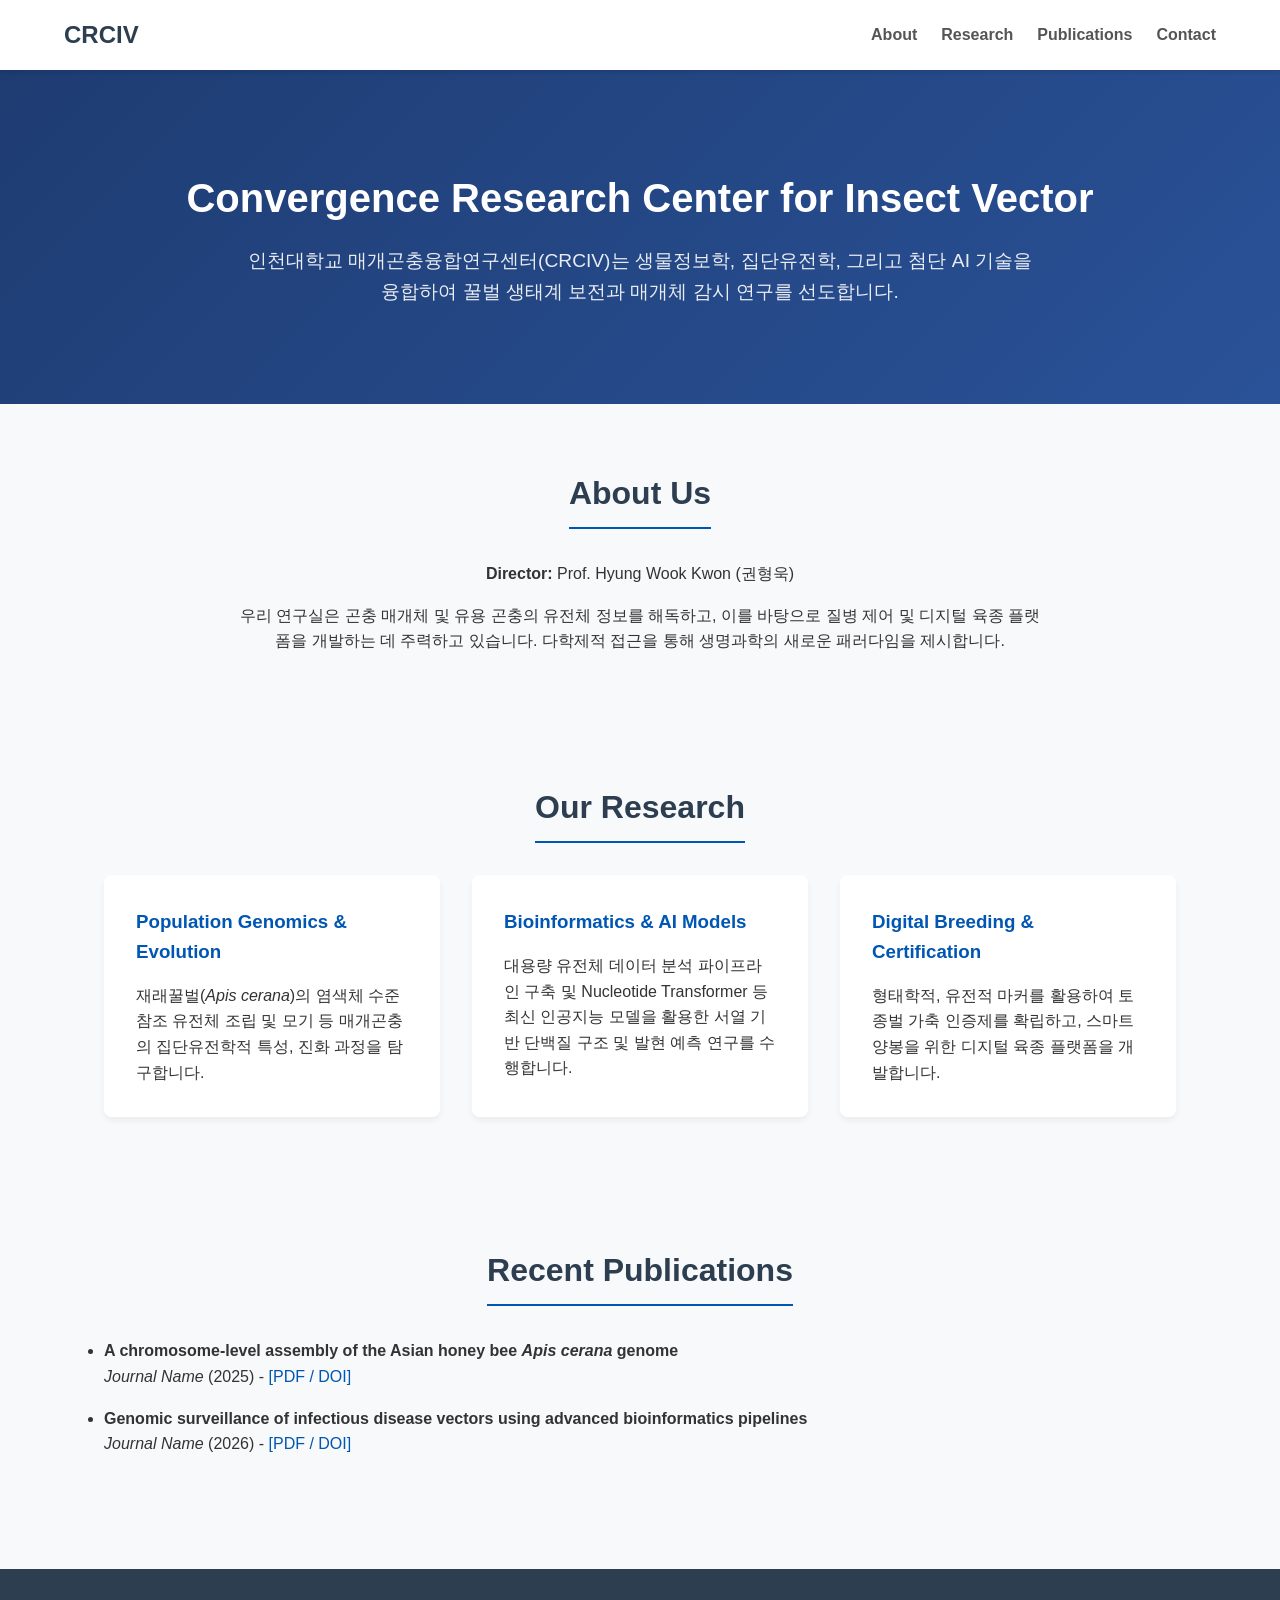
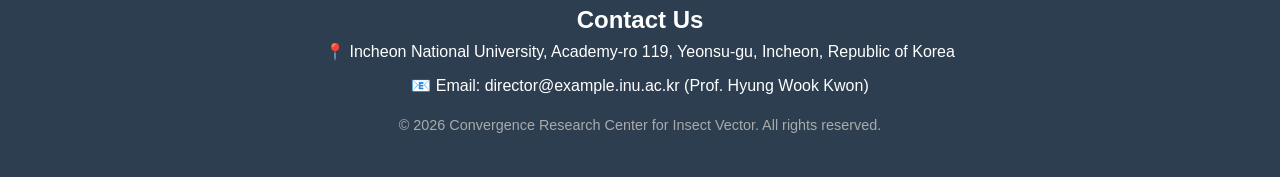
==== index.html @ fa7520f8 "Add initial HTML structure for CRCIV website" ====
<!DOCTYPE html>
<html lang="ko">
<head>
    <meta charset="UTF-8">
    <meta name="viewport" content="width=device-width, initial-scale=1.0">
    <title>CRCIV | Convergence Research Center for Insect Vector</title>
    <style>
        /* 기본 스타일 초기화 및 폰트 설정 */
        * { margin: 0; padding: 0; box-sizing: border-box; }
        body { font-family: 'Segoe UI', Tahoma, Geneva, Verdana, sans-serif; line-height: 1.6; color: #333; background-color: #f8f9fa; }
        a { text-decoration: none; color: #0056b3; }
        a:hover { text-decoration: underline; }
        
        /* 네비게이션 바 */
        header { background: #fff; padding: 1rem 5%; display: flex; justify-content: space-between; align-items: center; box-shadow: 0 2px 4px rgba(0,0,0,0.1); position: sticky; top: 0; z-index: 100; }
        header h1 { font-size: 1.5rem; color: #2c3e50; }
        nav ul { list-style: none; display: flex; gap: 1.5rem; }
        nav a { color: #555; font-weight: bold; }
        
        /* 히어로(메인) 섹션 */
        .hero { background: linear-gradient(135deg, #1e3c72 0%, #2a5298 100%); color: #fff; padding: 6rem 5%; text-align: center; }
        .hero h2 { font-size: 2.5rem; margin-bottom: 1rem; }
        .hero p { font-size: 1.2rem; max-width: 800px; margin: 0 auto; opacity: 0.9; }

        /* 공통 섹션 스타일 */
        section { padding: 4rem 5%; max-width: 1200px; margin: 0 auto; }
        section h2 { text-align: center; font-size: 2rem; margin-bottom: 2rem; color: #2c3e50; border-bottom: 2px solid #0056b3; display: inline-block; padding-bottom: 0.5rem; }
        .section-center { text-align: center; }

        /* 카드 레이아웃 (연구 분야 등) */
        .grid { display: grid; grid-template-columns: repeat(auto-fit, minmax(300px, 1fr)); gap: 2rem; }
        .card { background: #fff; padding: 2rem; border-radius: 8px; box-shadow: 0 4px 6px rgba(0,0,0,0.05); transition: transform 0.3s; }
        .card:hover { transform: translateY(-5px); }
        .card h3 { margin-bottom: 1rem; color: #0056b3; }

        /* 푸터 (연락처) */
        footer { background: #2c3e50; color: #fff; text-align: center; padding: 2rem 5%; margin-top: 2rem; }
        footer p { margin-bottom: 0.5rem; }
    </style>
</head>
<body>

    <!-- 상단 메뉴 -->
    <header>
        <h1>CRCIV</h1>
        <nav>
            <ul>
                <li><a href="#about">About</a></li>
                <li><a href="#research">Research</a></li>
                <li><a href="#publications">Publications</a></li>
                <li><a href="#contact">Contact</a></li>
            </ul>
        </nav>
    </header>

    <!-- 메인 소개 -->
    <div class="hero">
        <h2>Convergence Research Center for Insect Vector</h2>
        <p>인천대학교 매개곤충융합연구센터(CRCIV)는 생물정보학, 집단유전학, 그리고 첨단 AI 기술을 융합하여 꿀벌 생태계 보전과 매개체 감시 연구를 선도합니다.</p>
    </div>

    <!-- 연구실 및 교수님 소개 -->
    <section id="about" class="section-center">
        <h2>About Us</h2>
        <p><strong>Director:</strong> Prof. Hyung Wook Kwon (권형욱)</p>
        <p style="margin-top: 1rem; max-width: 800px; margin-left: auto; margin-right: auto;">
            우리 연구실은 곤충 매개체 및 유용 곤충의 유전체 정보를 해독하고, 이를 바탕으로 질병 제어 및 디지털 육종 플랫폼을 개발하는 데 주력하고 있습니다. 다학제적 접근을 통해 생명과학의 새로운 패러다임을 제시합니다.
        </p>
    </section>

    <!-- 주요 연구 분야 -->
    <section id="research">
        <div class="section-center">
            <h2>Our Research</h2>
        </div>
        <div class="grid">
            <div class="card">
                <h3>Population Genomics & Evolution</h3>
                <p>재래꿀벌(<em>Apis cerana</em>)의 염색체 수준 참조 유전체 조립 및 모기 등 매개곤충의 집단유전학적 특성, 진화 과정을 탐구합니다.</p>
            </div>
            <div class="card">
                <h3>Bioinformatics & AI Models</h3>
                <p>대용량 유전체 데이터 분석 파이프라인 구축 및 Nucleotide Transformer 등 최신 인공지능 모델을 활용한 서열 기반 단백질 구조 및 발현 예측 연구를 수행합니다.</p>
            </div>
            <div class="card">
                <h3>Digital Breeding & Certification</h3>
                <p>형태학적, 유전적 마커를 활용하여 토종벌 가축 인증제를 확립하고, 스마트 양봉을 위한 디지털 육종 플랫폼을 개발합니다.</p>
            </div>
        </div>
    </section>

    <!-- 최근 논문 및 소식 -->
    <section id="publications">
        <div class="section-center">
            <h2>Recent Publications</h2>
        </div>
        <ul>
            <li style="margin-bottom: 1rem;">
                <strong>A chromosome-level assembly of the Asian honey bee <em>Apis cerana</em> genome</strong> <br>
                <em>Journal Name</em> (2025) - <a href="#">[PDF / DOI]</a>
            </li>
            <li style="margin-bottom: 1rem;">
                <strong>Genomic surveillance of infectious disease vectors using advanced bioinformatics pipelines</strong> <br>
                <em>Journal Name</em> (2026) - <a href="#">[PDF / DOI]</a>
            </li>
            <!-- 논문이 추가되면 이 부분에 `<li>` 태그를 복사해서 계속 이어 붙이면 됩니다. -->
        </ul>
    </section>

    <!-- 연락처 및 오시는 길 -->
    <footer id="contact">
        <h2>Contact Us</h2>
        <p>📍 Incheon National University, Academy-ro 119, Yeonsu-gu, Incheon, Republic of Korea</p>
        <p>📧 Email: director@example.inu.ac.kr (Prof. Hyung Wook Kwon)</p>
        <p style="margin-top: 1rem; font-size: 0.9rem; color: #aaa;">&copy; 2026 Convergence Research Center for Insect Vector. All rights reserved.</p>
    </footer>

</body>
</html>
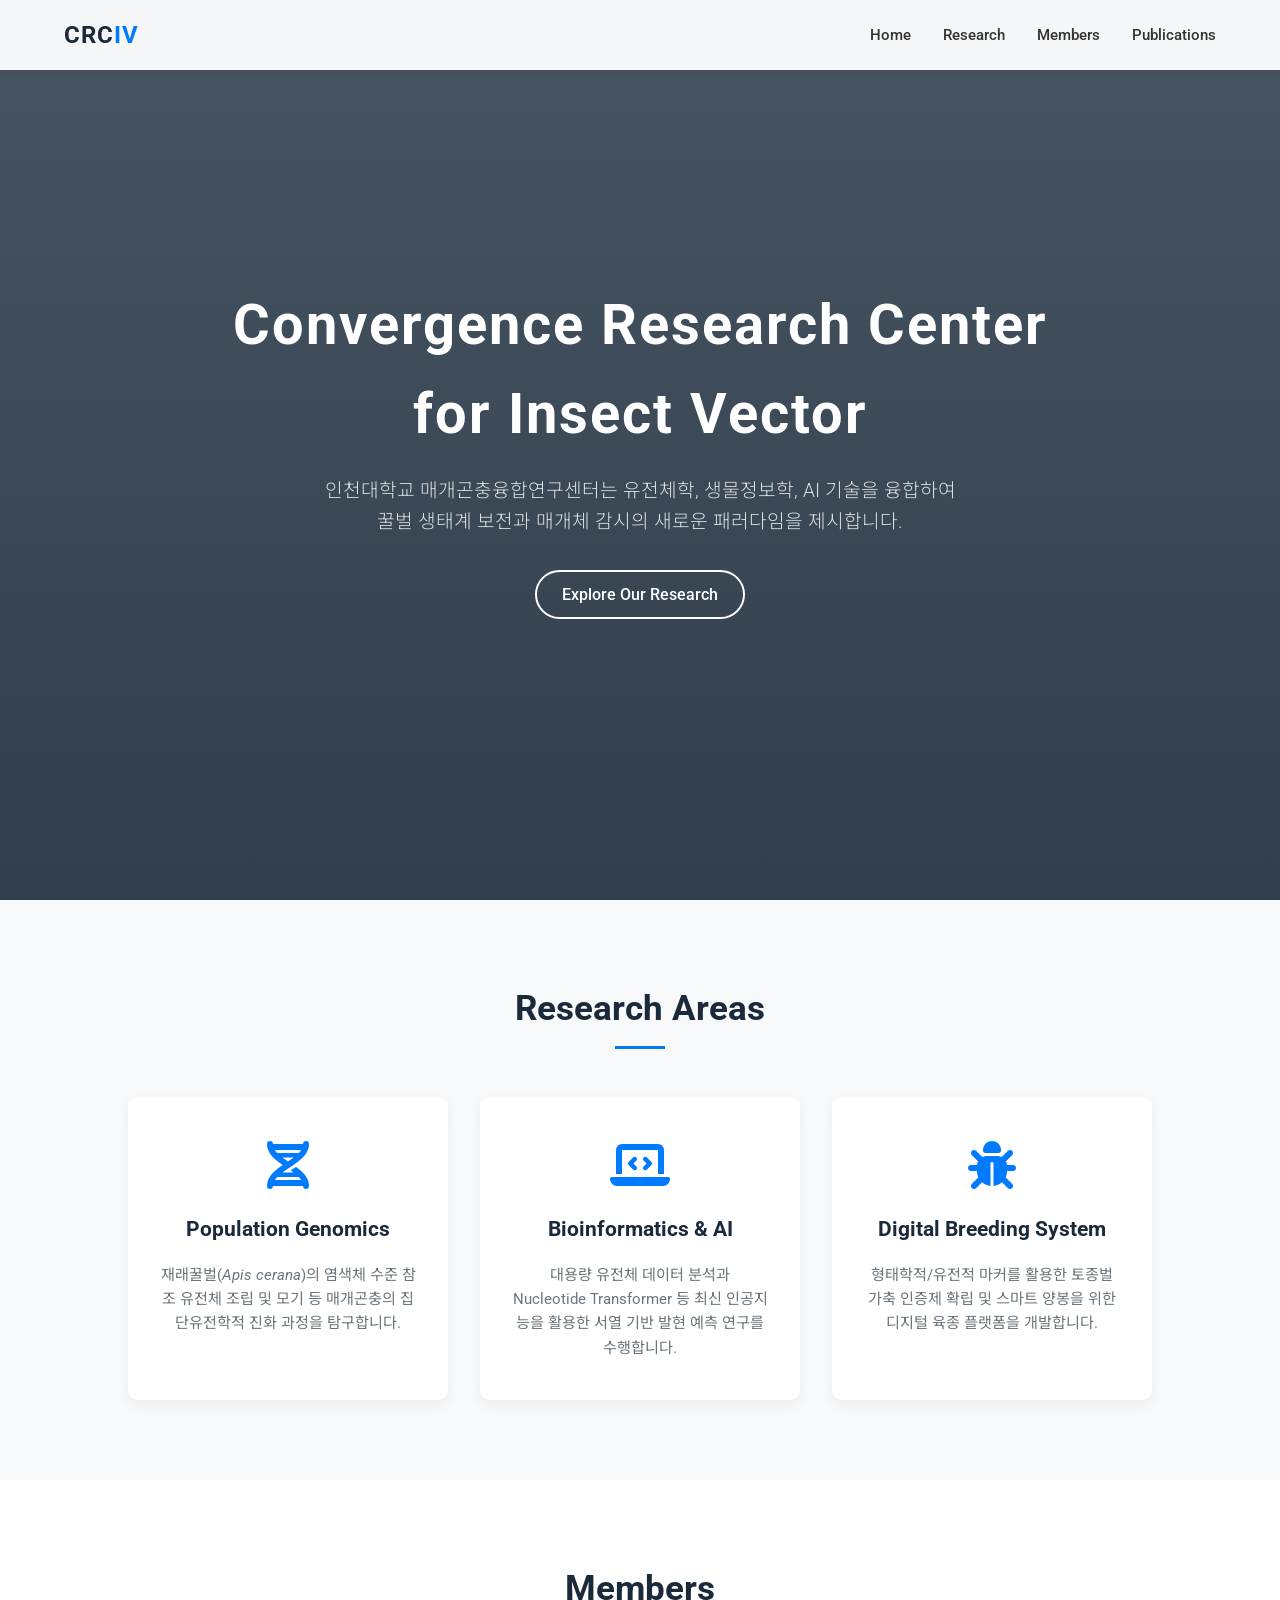
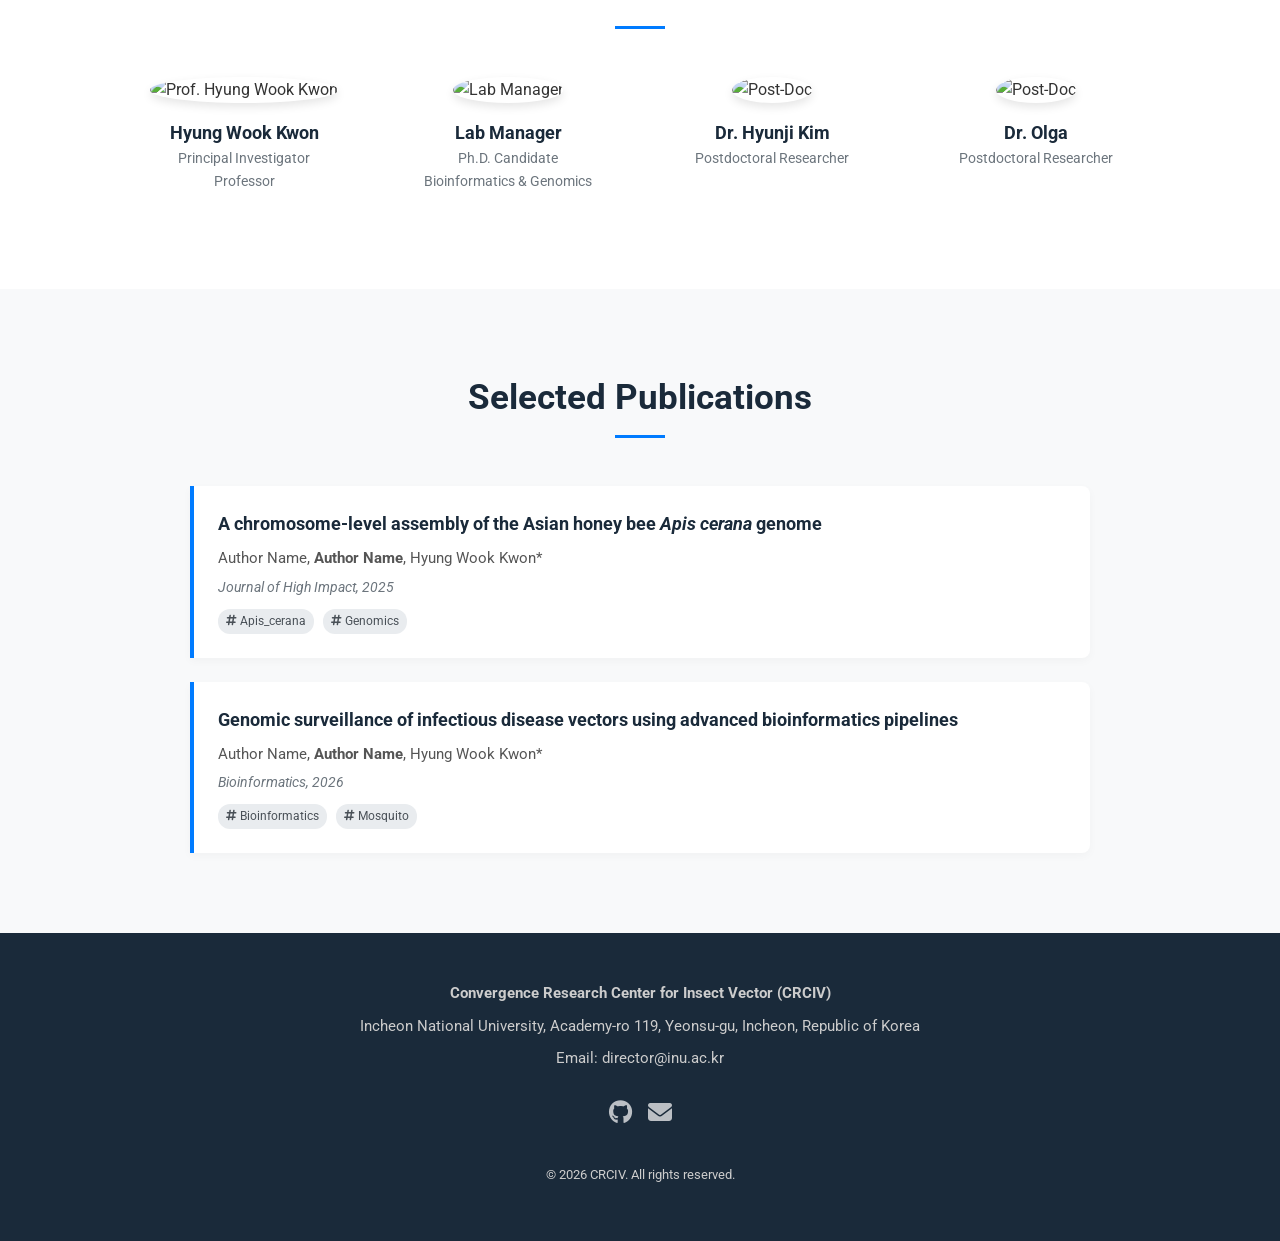
==== commit 1c0350f8: "Update index.html" ====
--- a/index.html
+++ b/index.html
@@ -4,115 +4,204 @@
     <meta charset="UTF-8">
     <meta name="viewport" content="width=device-width, initial-scale=1.0">
     <title>CRCIV | Convergence Research Center for Insect Vector</title>
+    <!-- 구글 폰트 (Noto Sans KR) & FontAwesome (아이콘) -->
+    <link href="https://fonts.googleapis.com/css2?family=Noto+Sans+KR:wght@300;400;500;700&family=Roboto:wght@300;400;700&display=swap" rel="stylesheet">
+    <link rel="stylesheet" href="https://cdnjs.cloudflare.com/ajax/libs/font-awesome/6.4.0/css/all.min.css">
+    
     <style>
-        /* 기본 스타일 초기화 및 폰트 설정 */
+        /* 기본 설정 및 컬러 팔레트 */
+        :root {
+            --primary-color: #1a2a3a; /* SuanLab 스타일의 깊은 네이비/다크그레이 */
+            --accent-color: #007bff; /* 포인트 블루 */
+            --bg-light: #f8f9fa;
+            --text-main: #333;
+            --text-muted: #6c757d;
+        }
+
         * { margin: 0; padding: 0; box-sizing: border-box; }
-        body { font-family: 'Segoe UI', Tahoma, Geneva, Verdana, sans-serif; line-height: 1.6; color: #333; background-color: #f8f9fa; }
-        a { text-decoration: none; color: #0056b3; }
-        a:hover { text-decoration: underline; }
-        
-        /* 네비게이션 바 */
-        header { background: #fff; padding: 1rem 5%; display: flex; justify-content: space-between; align-items: center; box-shadow: 0 2px 4px rgba(0,0,0,0.1); position: sticky; top: 0; z-index: 100; }
-        header h1 { font-size: 1.5rem; color: #2c3e50; }
-        nav ul { list-style: none; display: flex; gap: 1.5rem; }
-        nav a { color: #555; font-weight: bold; }
-        
-        /* 히어로(메인) 섹션 */
-        .hero { background: linear-gradient(135deg, #1e3c72 0%, #2a5298 100%); color: #fff; padding: 6rem 5%; text-align: center; }
-        .hero h2 { font-size: 2.5rem; margin-bottom: 1rem; }
-        .hero p { font-size: 1.2rem; max-width: 800px; margin: 0 auto; opacity: 0.9; }
+        body { font-family: 'Roboto', 'Noto Sans KR', sans-serif; color: var(--text-main); line-height: 1.6; }
+        a { text-decoration: none; color: inherit; transition: color 0.3s; }
+        ul { list-style: none; }
+
+        /* 네비게이션 바 (스크롤 시 고정) */
+        header {
+            position: fixed; width: 100%; top: 0; left: 0; z-index: 1000;
+            background: rgba(255, 255, 255, 0.95);
+            backdrop-filter: blur(5px);
+            box-shadow: 0 2px 10px rgba(0,0,0,0.05);
+            padding: 1rem 5%; display: flex; justify-content: space-between; align-items: center;
+        }
+        .logo { font-size: 1.5rem; font-weight: 700; color: var(--primary-color); letter-spacing: 1px; }
+        .logo span { color: var(--accent-color); }
+        nav ul { display: flex; gap: 2rem; }
+        nav a { font-weight: 500; font-size: 0.95rem; }
+        nav a:hover { color: var(--accent-color); }
+
+        /* 히어로 섹션 (메인 화면 꽉 차게) */
+        .hero {
+            height: 100vh;
+            background: linear-gradient(rgba(26, 42, 58, 0.8), rgba(26, 42, 58, 0.9)), url('https://source.unsplash.com/1600x900/?dna,network') no-repeat center center/cover;
+            color: white; display: flex; flex-direction: column; justify-content: center; align-items: center; text-align: center; padding: 0 20px;
+        }
+        .hero h1 { font-size: 3.5rem; font-weight: 700; margin-bottom: 1rem; letter-spacing: 2px; }
+        .hero p { font-size: 1.2rem; font-weight: 300; max-width: 800px; color: #e0e0e0; margin-bottom: 2rem; }
+        .btn-scroll {
+            display: inline-block; padding: 10px 25px; border: 2px solid white; border-radius: 30px;
+            color: white; font-weight: 500; transition: all 0.3s;
+        }
+        .btn-scroll:hover { background: white; color: var(--primary-color); }
 
         /* 공통 섹션 스타일 */
-        section { padding: 4rem 5%; max-width: 1200px; margin: 0 auto; }
-        section h2 { text-align: center; font-size: 2rem; margin-bottom: 2rem; color: #2c3e50; border-bottom: 2px solid #0056b3; display: inline-block; padding-bottom: 0.5rem; }
-        .section-center { text-align: center; }
-
-        /* 카드 레이아웃 (연구 분야 등) */
-        .grid { display: grid; grid-template-columns: repeat(auto-fit, minmax(300px, 1fr)); gap: 2rem; }
-        .card { background: #fff; padding: 2rem; border-radius: 8px; box-shadow: 0 4px 6px rgba(0,0,0,0.05); transition: transform 0.3s; }
-        .card:hover { transform: translateY(-5px); }
-        .card h3 { margin-bottom: 1rem; color: #0056b3; }
-
-        /* 푸터 (연락처) */
-        footer { background: #2c3e50; color: #fff; text-align: center; padding: 2rem 5%; margin-top: 2rem; }
-        footer p { margin-bottom: 0.5rem; }
+        section { padding: 5rem 10%; }
+        .bg-gray { background-color: var(--bg-light); }
+        .section-title { text-align: center; margin-bottom: 3rem; font-size: 2.2rem; font-weight: 700; color: var(--primary-color); }
+        .section-title::after { content: ''; display: block; width: 50px; height: 3px; background: var(--accent-color); margin: 10px auto 0; }
+
+        /* Research (카드 UI) */
+        .grid-3 { display: grid; grid-template-columns: repeat(auto-fit, minmax(300px, 1fr)); gap: 2rem; }
+        .card {
+            background: white; padding: 2.5rem 2rem; border-radius: 10px;
+            box-shadow: 0 5px 15px rgba(0,0,0,0.05); transition: transform 0.3s, box-shadow 0.3s;
+            text-align: center; border-top: 4px solid transparent;
+        }
+        .card:hover { transform: translateY(-10px); box-shadow: 0 15px 30px rgba(0,0,0,0.1); border-top-color: var(--accent-color); }
+        .card i { font-size: 3rem; color: var(--accent-color); margin-bottom: 1.5rem; }
+        .card h3 { font-size: 1.3rem; margin-bottom: 1rem; color: var(--primary-color); }
+        .card p { color: var(--text-muted); font-size: 0.95rem; }
+
+        /* Members (프로필 스타일) */
+        .member-grid { display: grid; grid-template-columns: repeat(auto-fit, minmax(200px, 1fr)); gap: 2rem; text-align: center; }
+        .member { margin-bottom: 1rem; }
+        .member img { width: 150px; height: 150px; border-radius: 50%; object-fit: cover; margin-bottom: 1rem; box-shadow: 0 4px 10px rgba(0,0,0,0.1); }
+        .member h4 { font-size: 1.1rem; color: var(--primary-color); }
+        .member p { font-size: 0.9rem; color: var(--text-muted); }
+
+        /* Publications (리스트 스타일) */
+        .pub-list { display: flex; flex-direction: column; gap: 1.5rem; max-width: 900px; margin: 0 auto; }
+        .pub-item { background: white; padding: 1.5rem; border-left: 4px solid var(--accent-color); box-shadow: 0 3px 10px rgba(0,0,0,0.03); border-radius: 0 8px 8px 0; }
+        .pub-item h4 { font-size: 1.1rem; margin-bottom: 0.5rem; color: var(--primary-color); }
+        .pub-item .authors { font-size: 0.95rem; color: #555; margin-bottom: 0.3rem; }
+        .pub-item .venue { font-size: 0.9rem; font-style: italic; color: var(--text-muted); }
+        .tag { display: inline-block; background: #e9ecef; color: #495057; font-size: 0.75rem; padding: 3px 8px; border-radius: 12px; margin-top: 10px; margin-right: 5px;}
+
+        /* Footer */
+        footer { background: var(--primary-color); color: #ccc; padding: 3rem 10%; text-align: center; }
+        footer p { margin-bottom: 0.5rem; font-size: 0.95rem; }
+        footer .social-links { margin-top: 1.5rem; display: flex; justify-content: center; gap: 1rem; }
+        footer .social-links a { color: white; font-size: 1.5rem; opacity: 0.7; transition: opacity 0.3s; }
+        footer .social-links a:hover { opacity: 1; }
+
+        /* 부드러운 스크롤 */
+        html { scroll-behavior: smooth; }
     </style>
 </head>
 <body>
 
-    <!-- 상단 메뉴 -->
+    <!-- Header / Nav -->
     <header>
-        <h1>CRCIV</h1>
+        <div class="logo">CRC<span>IV</span></div>
         <nav>
             <ul>
-                <li><a href="#about">About</a></li>
+                <li><a href="#home">Home</a></li>
                 <li><a href="#research">Research</a></li>
+                <li><a href="#members">Members</a></li>
                 <li><a href="#publications">Publications</a></li>
-                <li><a href="#contact">Contact</a></li>
             </ul>
         </nav>
     </header>
 
-    <!-- 메인 소개 -->
-    <div class="hero">
-        <h2>Convergence Research Center for Insect Vector</h2>
-        <p>인천대학교 매개곤충융합연구센터(CRCIV)는 생물정보학, 집단유전학, 그리고 첨단 AI 기술을 융합하여 꿀벌 생태계 보전과 매개체 감시 연구를 선도합니다.</p>
-    </div>
-
-    <!-- 연구실 및 교수님 소개 -->
-    <section id="about" class="section-center">
-        <h2>About Us</h2>
-        <p><strong>Director:</strong> Prof. Hyung Wook Kwon (권형욱)</p>
-        <p style="margin-top: 1rem; max-width: 800px; margin-left: auto; margin-right: auto;">
-            우리 연구실은 곤충 매개체 및 유용 곤충의 유전체 정보를 해독하고, 이를 바탕으로 질병 제어 및 디지털 육종 플랫폼을 개발하는 데 주력하고 있습니다. 다학제적 접근을 통해 생명과학의 새로운 패러다임을 제시합니다.
-        </p>
-    </section>
-
-    <!-- 주요 연구 분야 -->
-    <section id="research">
-        <div class="section-center">
-            <h2>Our Research</h2>
-        </div>
-        <div class="grid">
+    <!-- Hero Section -->
+    <section id="home" class="hero">
+        <h1>Convergence Research Center<br>for Insect Vector</h1>
+        <p>인천대학교 매개곤충융합연구센터는 유전체학, 생물정보학, AI 기술을 융합하여<br>꿀벌 생태계 보전과 매개체 감시의 새로운 패러다임을 제시합니다.</p>
+        <a href="#research" class="btn-scroll">Explore Our Research</a>
+    </section>
+
+    <!-- Research Section -->
+    <section id="research" class="bg-gray">
+        <h2 class="section-title">Research Areas</h2>
+        <div class="grid-3">
             <div class="card">
-                <h3>Population Genomics & Evolution</h3>
-                <p>재래꿀벌(<em>Apis cerana</em>)의 염색체 수준 참조 유전체 조립 및 모기 등 매개곤충의 집단유전학적 특성, 진화 과정을 탐구합니다.</p>
+                <i class="fas fa-dna"></i>
+                <h3>Population Genomics</h3>
+                <p>재래꿀벌(<em>Apis cerana</em>)의 염색체 수준 참조 유전체 조립 및 모기 등 매개곤충의 집단유전학적 진화 과정을 탐구합니다.</p>
             </div>
             <div class="card">
-                <h3>Bioinformatics & AI Models</h3>
-                <p>대용량 유전체 데이터 분석 파이프라인 구축 및 Nucleotide Transformer 등 최신 인공지능 모델을 활용한 서열 기반 단백질 구조 및 발현 예측 연구를 수행합니다.</p>
+                <i class="fas fa-laptop-code"></i>
+                <h3>Bioinformatics & AI</h3>
+                <p>대용량 유전체 데이터 분석과 Nucleotide Transformer 등 최신 인공지능을 활용한 서열 기반 발현 예측 연구를 수행합니다.</p>
             </div>
             <div class="card">
-                <h3>Digital Breeding & Certification</h3>
-                <p>형태학적, 유전적 마커를 활용하여 토종벌 가축 인증제를 확립하고, 스마트 양봉을 위한 디지털 육종 플랫폼을 개발합니다.</p>
-            </div>
-        </div>
-    </section>
-
-    <!-- 최근 논문 및 소식 -->
-    <section id="publications">
-        <div class="section-center">
-            <h2>Recent Publications</h2>
-        </div>
-        <ul>
-            <li style="margin-bottom: 1rem;">
-                <strong>A chromosome-level assembly of the Asian honey bee <em>Apis cerana</em> genome</strong> <br>
-                <em>Journal Name</em> (2025) - <a href="#">[PDF / DOI]</a>
-            </li>
-            <li style="margin-bottom: 1rem;">
-                <strong>Genomic surveillance of infectious disease vectors using advanced bioinformatics pipelines</strong> <br>
-                <em>Journal Name</em> (2026) - <a href="#">[PDF / DOI]</a>
-            </li>
-            <!-- 논문이 추가되면 이 부분에 `<li>` 태그를 복사해서 계속 이어 붙이면 됩니다. -->
-        </ul>
-    </section>
-
-    <!-- 연락처 및 오시는 길 -->
-    <footer id="contact">
-        <h2>Contact Us</h2>
-        <p>📍 Incheon National University, Academy-ro 119, Yeonsu-gu, Incheon, Republic of Korea</p>
-        <p>📧 Email: director@example.inu.ac.kr (Prof. Hyung Wook Kwon)</p>
-        <p style="margin-top: 1rem; font-size: 0.9rem; color: #aaa;">&copy; 2026 Convergence Research Center for Insect Vector. All rights reserved.</p>
+                <i class="fas fa-bug"></i>
+                <h3>Digital Breeding System</h3>
+                <p>형태학적/유전적 마커를 활용한 토종벌 가축 인증제 확립 및 스마트 양봉을 위한 디지털 육종 플랫폼을 개발합니다.</p>
+            </div>
+        </div>
+    </section>
+
+    <!-- Members Section -->
+    <section id="members">
+        <h2 class="section-title">Members</h2>
+        <div class="member-grid">
+            <div class="member">
+                <!-- 이미지 링크를 실제 사진 경로(예: images/prof_kwon.jpg)로 변경하세요 -->
+                <img src="https://via.placeholder.com/150/1a2a3a/ffffff?text=Prof" alt="Prof. Hyung Wook Kwon">
+                <h4>Hyung Wook Kwon</h4>
+                <p>Principal Investigator<br>Professor</p>
+            </div>
+            <div class="member">
+                <img src="https://via.placeholder.com/150/1a2a3a/ffffff?text=Ph.D" alt="Lab Manager">
+                <h4>Lab Manager</h4>
+                <p>Ph.D. Candidate<br>Bioinformatics & Genomics</p>
+            </div>
+            <div class="member">
+                <img src="https://via.placeholder.com/150/1a2a3a/ffffff?text=PostDoc" alt="Post-Doc">
+                <h4>Dr. Hyunji Kim</h4>
+                <p>Postdoctoral Researcher</p>
+            </div>
+            <div class="member">
+                <img src="https://via.placeholder.com/150/1a2a3a/ffffff?text=PostDoc" alt="Post-Doc">
+                <h4>Dr. Olga</h4>
+                <p>Postdoctoral Researcher</p>
+            </div>
+        </div>
+    </section>
+
+    <!-- Publications Section -->
+    <section id="publications" class="bg-gray">
+        <h2 class="section-title">Selected Publications</h2>
+        <div class="pub-list">
+            <div class="pub-item">
+                <h4>A chromosome-level assembly of the Asian honey bee <em>Apis cerana</em> genome</h4>
+                <div class="authors">Author Name, <strong>Author Name</strong>, Hyung Wook Kwon*</div>
+                <div class="venue">Journal of High Impact, 2025</div>
+                <div>
+                    <span class="tag"><i class="fas fa-hashtag"></i> Apis_cerana</span>
+                    <span class="tag"><i class="fas fa-hashtag"></i> Genomics</span>
+                </div>
+            </div>
+            <div class="pub-item">
+                <h4>Genomic surveillance of infectious disease vectors using advanced bioinformatics pipelines</h4>
+                <div class="authors">Author Name, <strong>Author Name</strong>, Hyung Wook Kwon*</div>
+                <div class="venue">Bioinformatics, 2026</div>
+                <div>
+                    <span class="tag"><i class="fas fa-hashtag"></i> Bioinformatics</span>
+                    <span class="tag"><i class="fas fa-hashtag"></i> Mosquito</span>
+                </div>
+            </div>
+        </div>
+    </section>
+
+    <!-- Footer / Contact -->
+    <footer>
+        <p><strong>Convergence Research Center for Insect Vector (CRCIV)</strong></p>
+        <p>Incheon National University, Academy-ro 119, Yeonsu-gu, Incheon, Republic of Korea</p>
+        <p>Email: director@inu.ac.kr</p>
+        <div class="social-links">
+            <a href="#"><i class="fab fa-github"></i></a>
+            <a href="#"><i class="fas fa-envelope"></i></a>
+        </div>
+        <p style="margin-top: 2rem; font-size: 0.8rem;">&copy; 2026 CRCIV. All rights reserved.</p>
     </footer>
 
 </body>
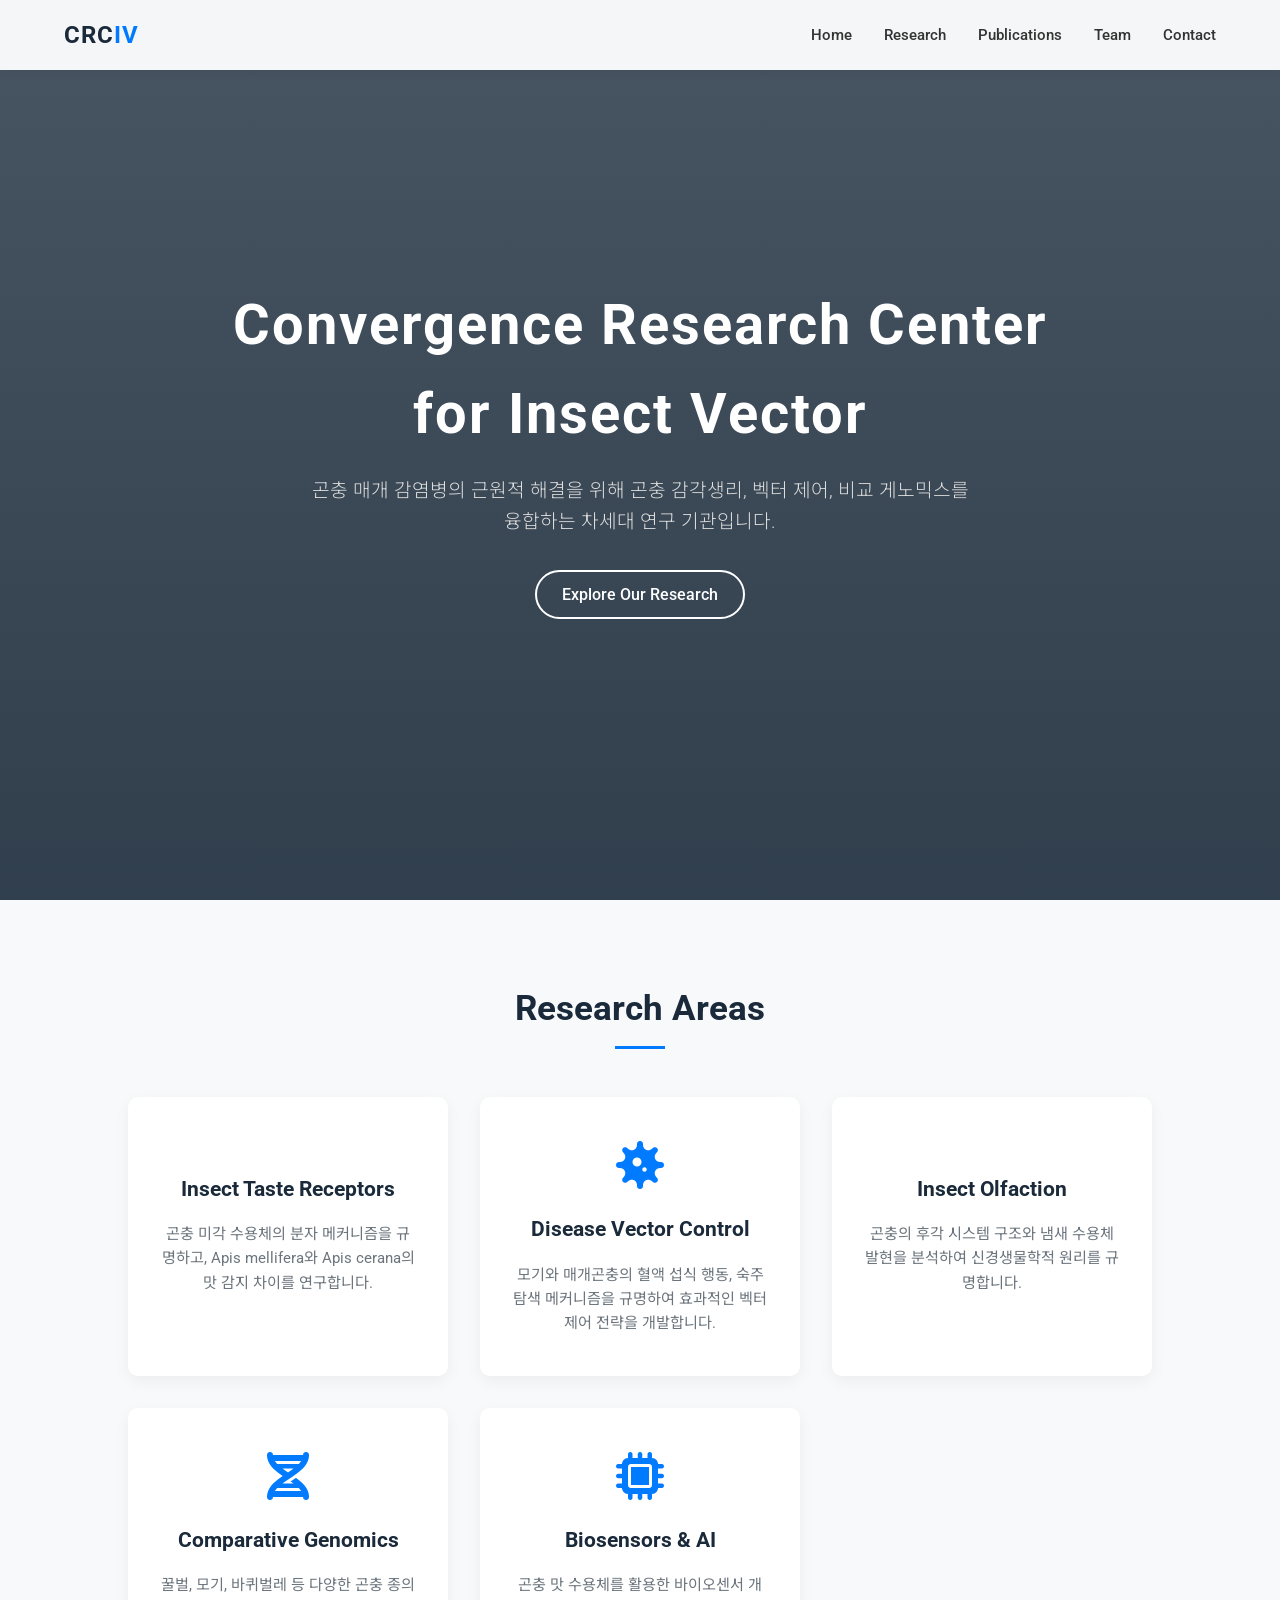
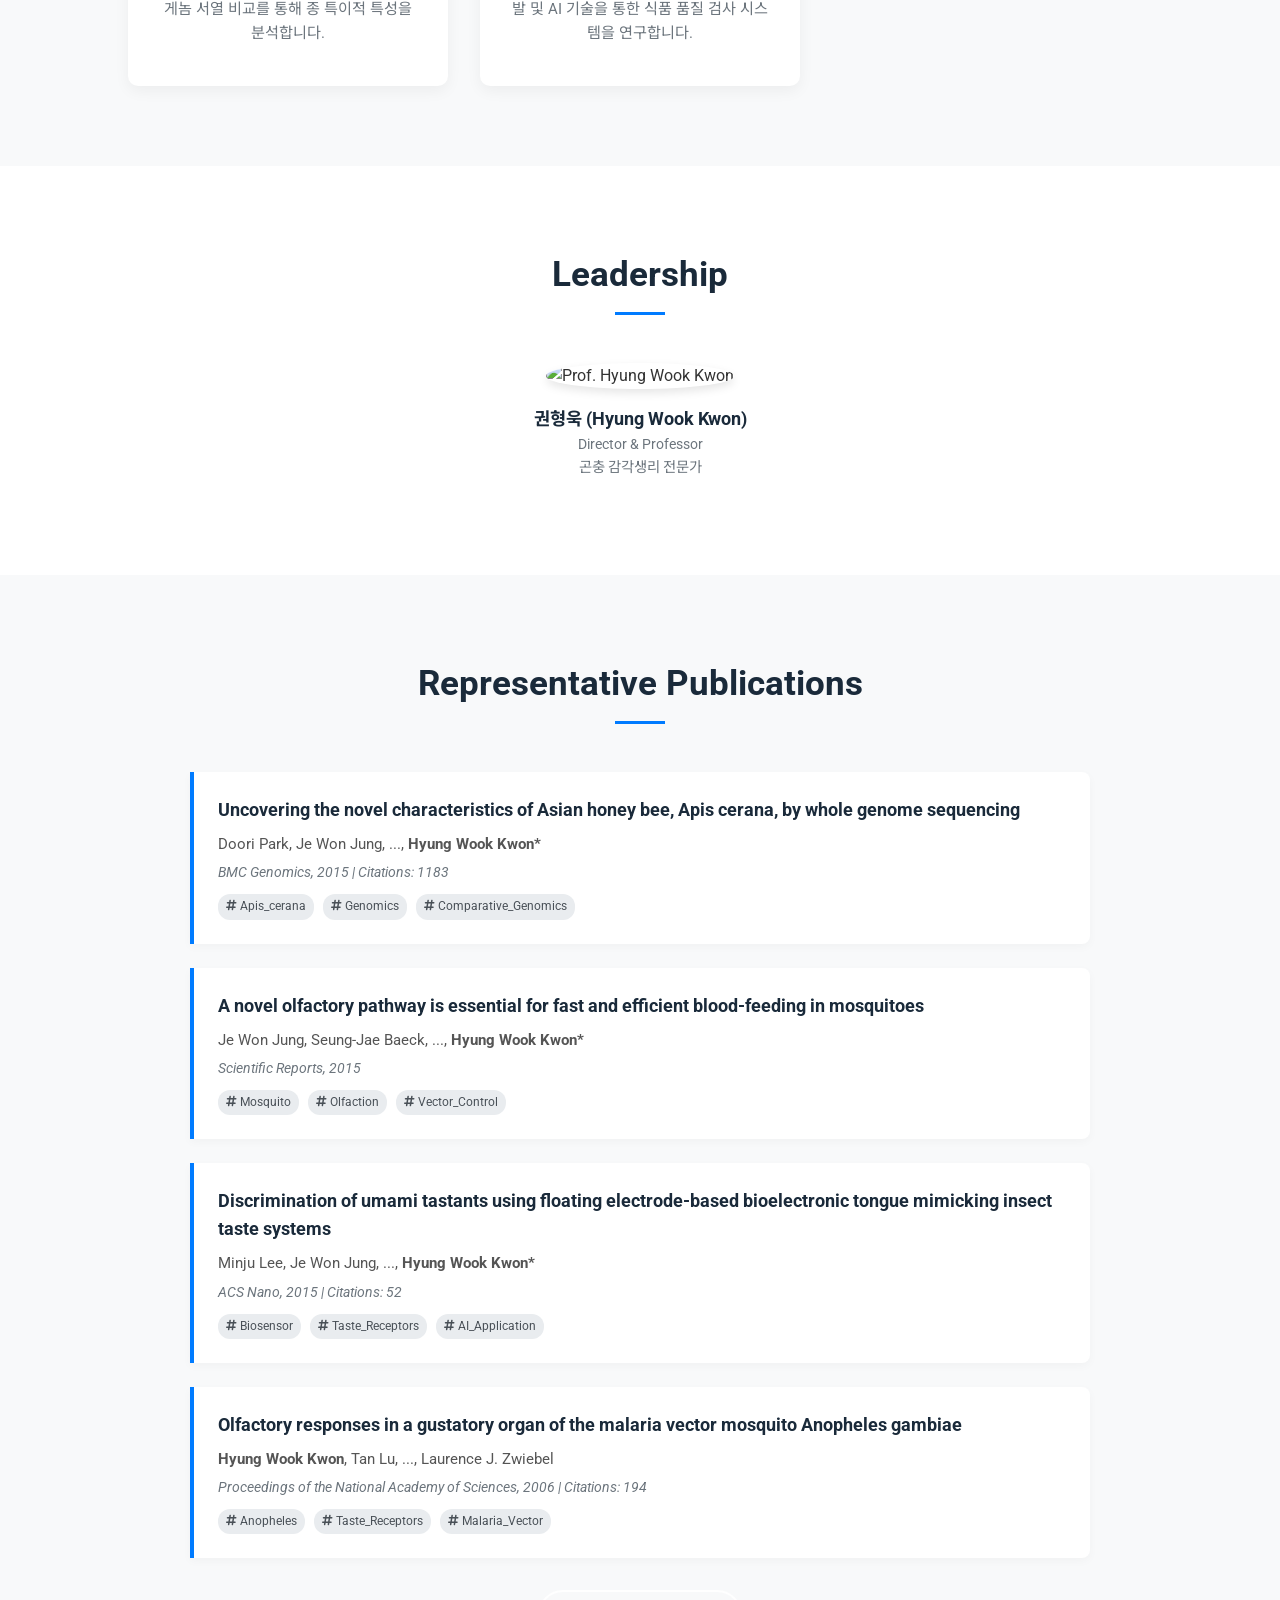
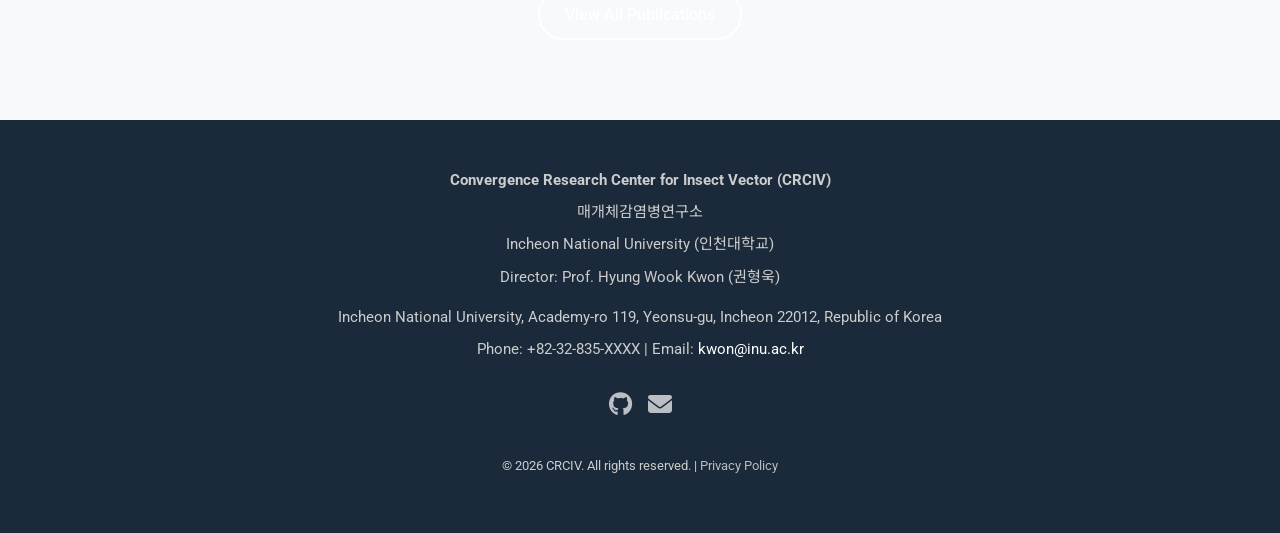
==== commit 84b46dcb: "초기 홈페이지 구축: index, research, publications, team, contact 페이지 추가" ====
--- a/index.html
+++ b/index.html
@@ -103,9 +103,10 @@
         <nav>
             <ul>
                 <li><a href="#home">Home</a></li>
-                <li><a href="#research">Research</a></li>
-                <li><a href="#members">Members</a></li>
-                <li><a href="#publications">Publications</a></li>
+                <li><a href="research.html">Research</a></li>
+                <li><a href="publications.html">Publications</a></li>
+                <li><a href="team.html">Team</a></li>
+                <li><a href="contact.html">Contact</a></li>
             </ul>
         </nav>
     </header>
@@ -113,7 +114,7 @@
     <!-- Hero Section -->
     <section id="home" class="hero">
         <h1>Convergence Research Center<br>for Insect Vector</h1>
-        <p>인천대학교 매개곤충융합연구센터는 유전체학, 생물정보학, AI 기술을 융합하여<br>꿀벌 생태계 보전과 매개체 감시의 새로운 패러다임을 제시합니다.</p>
+        <p>곤충 매개 감염병의 근원적 해결을 위해 곤충 감각생리, 벡터 제어, 비교 게노믹스를<br>융합하는 차세대 연구 기관입니다.</p>
         <a href="#research" class="btn-scroll">Explore Our Research</a>
     </section>
 
@@ -122,86 +123,108 @@
         <h2 class="section-title">Research Areas</h2>
         <div class="grid-3">
             <div class="card">
+                <i class="fas fa-tongue"></i>
+                <h3>Insect Taste Receptors</h3>
+                <p>곤충 미각 수용체의 분자 메커니즘을 규명하고, Apis mellifera와 Apis cerana의 맛 감지 차이를 연구합니다.</p>
+            </div>
+            <div class="card">
+                <i class="fas fa-virus"></i>
+                <h3>Disease Vector Control</h3>
+                <p>모기와 매개곤충의 혈액 섭식 행동, 숙주 탐색 메커니즘을 규명하여 효과적인 벡터 제어 전략을 개발합니다.</p>
+            </div>
+            <div class="card">
+                <i class="fas fa-nose"></i>
+                <h3>Insect Olfaction</h3>
+                <p>곤충의 후각 시스템 구조와 냄새 수용체 발현을 분석하여 신경생물학적 원리를 규명합니다.</p>
+            </div>
+            <div class="card">
                 <i class="fas fa-dna"></i>
-                <h3>Population Genomics</h3>
-                <p>재래꿀벌(<em>Apis cerana</em>)의 염색체 수준 참조 유전체 조립 및 모기 등 매개곤충의 집단유전학적 진화 과정을 탐구합니다.</p>
-            </div>
-            <div class="card">
-                <i class="fas fa-laptop-code"></i>
-                <h3>Bioinformatics & AI</h3>
-                <p>대용량 유전체 데이터 분석과 Nucleotide Transformer 등 최신 인공지능을 활용한 서열 기반 발현 예측 연구를 수행합니다.</p>
-            </div>
-            <div class="card">
-                <i class="fas fa-bug"></i>
-                <h3>Digital Breeding System</h3>
-                <p>형태학적/유전적 마커를 활용한 토종벌 가축 인증제 확립 및 스마트 양봉을 위한 디지털 육종 플랫폼을 개발합니다.</p>
+                <h3>Comparative Genomics</h3>
+                <p>꿀벌, 모기, 바퀴벌레 등 다양한 곤충 종의 게놈 서열 비교를 통해 종 특이적 특성을 분석합니다.</p>
+            </div>
+            <div class="card">
+                <i class="fas fa-microchip"></i>
+                <h3>Biosensors & AI</h3>
+                <p>곤충 맛 수용체를 활용한 바이오센서 개발 및 AI 기술을 통한 식품 품질 검사 시스템을 연구합니다.</p>
             </div>
         </div>
     </section>
 
     <!-- Members Section -->
     <section id="members">
-        <h2 class="section-title">Members</h2>
+        <h2 class="section-title">Leadership</h2>
         <div class="member-grid">
             <div class="member">
-                <!-- 이미지 링크를 실제 사진 경로(예: images/prof_kwon.jpg)로 변경하세요 -->
-                <img src="https://via.placeholder.com/150/1a2a3a/ffffff?text=Prof" alt="Prof. Hyung Wook Kwon">
-                <h4>Hyung Wook Kwon</h4>
-                <p>Principal Investigator<br>Professor</p>
-            </div>
-            <div class="member">
-                <img src="https://via.placeholder.com/150/1a2a3a/ffffff?text=Ph.D" alt="Lab Manager">
-                <h4>Lab Manager</h4>
-                <p>Ph.D. Candidate<br>Bioinformatics & Genomics</p>
-            </div>
-            <div class="member">
-                <img src="https://via.placeholder.com/150/1a2a3a/ffffff?text=PostDoc" alt="Post-Doc">
-                <h4>Dr. Hyunji Kim</h4>
-                <p>Postdoctoral Researcher</p>
-            </div>
-            <div class="member">
-                <img src="https://via.placeholder.com/150/1a2a3a/ffffff?text=PostDoc" alt="Post-Doc">
-                <h4>Dr. Olga</h4>
-                <p>Postdoctoral Researcher</p>
+                <img src="https://via.placeholder.com/150/1a2a3a/ffffff?text=Prof.+Kwon" alt="Prof. Hyung Wook Kwon">
+                <h4>권형욱 (Hyung Wook Kwon)</h4>
+                <p>Director & Professor<br>곤충 감각생리 전문가</p>
             </div>
         </div>
     </section>
 
     <!-- Publications Section -->
     <section id="publications" class="bg-gray">
-        <h2 class="section-title">Selected Publications</h2>
+        <h2 class="section-title">Representative Publications</h2>
         <div class="pub-list">
             <div class="pub-item">
-                <h4>A chromosome-level assembly of the Asian honey bee <em>Apis cerana</em> genome</h4>
-                <div class="authors">Author Name, <strong>Author Name</strong>, Hyung Wook Kwon*</div>
-                <div class="venue">Journal of High Impact, 2025</div>
+                <h4>Uncovering the novel characteristics of Asian honey bee, Apis cerana, by whole genome sequencing</h4>
+                <div class="authors">Doori Park, Je Won Jung, ..., <strong>Hyung Wook Kwon*</strong></div>
+                <div class="venue">BMC Genomics, 2015 | Citations: 1183</div>
                 <div>
                     <span class="tag"><i class="fas fa-hashtag"></i> Apis_cerana</span>
                     <span class="tag"><i class="fas fa-hashtag"></i> Genomics</span>
-                </div>
-            </div>
-            <div class="pub-item">
-                <h4>Genomic surveillance of infectious disease vectors using advanced bioinformatics pipelines</h4>
-                <div class="authors">Author Name, <strong>Author Name</strong>, Hyung Wook Kwon*</div>
-                <div class="venue">Bioinformatics, 2026</div>
-                <div>
-                    <span class="tag"><i class="fas fa-hashtag"></i> Bioinformatics</span>
+                    <span class="tag"><i class="fas fa-hashtag"></i> Comparative_Genomics</span>
+                </div>
+            </div>
+            <div class="pub-item">
+                <h4>A novel olfactory pathway is essential for fast and efficient blood-feeding in mosquitoes</h4>
+                <div class="authors">Je Won Jung, Seung-Jae Baeck, ..., <strong>Hyung Wook Kwon*</strong></div>
+                <div class="venue">Scientific Reports, 2015</div>
+                <div>
                     <span class="tag"><i class="fas fa-hashtag"></i> Mosquito</span>
-                </div>
-            </div>
+                    <span class="tag"><i class="fas fa-hashtag"></i> Olfaction</span>
+                    <span class="tag"><i class="fas fa-hashtag"></i> Vector_Control</span>
+                </div>
+            </div>
+            <div class="pub-item">
+                <h4>Discrimination of umami tastants using floating electrode-based bioelectronic tongue mimicking insect taste systems</h4>
+                <div class="authors">Minju Lee, Je Won Jung, ..., <strong>Hyung Wook Kwon*</strong></div>
+                <div class="venue">ACS Nano, 2015 | Citations: 52</div>
+                <div>
+                    <span class="tag"><i class="fas fa-hashtag"></i> Biosensor</span>
+                    <span class="tag"><i class="fas fa-hashtag"></i> Taste_Receptors</span>
+                    <span class="tag"><i class="fas fa-hashtag"></i> AI_Application</span>
+                </div>
+            </div>
+            <div class="pub-item">
+                <h4>Olfactory responses in a gustatory organ of the malaria vector mosquito Anopheles gambiae</h4>
+                <div class="authors"><strong>Hyung Wook Kwon</strong>, Tan Lu, ..., Laurence J. Zwiebel</div>
+                <div class="venue">Proceedings of the National Academy of Sciences, 2006 | Citations: 194</div>
+                <div>
+                    <span class="tag"><i class="fas fa-hashtag"></i> Anopheles</span>
+                    <span class="tag"><i class="fas fa-hashtag"></i> Taste_Receptors</span>
+                    <span class="tag"><i class="fas fa-hashtag"></i> Malaria_Vector</span>
+                </div>
+            </div>
+        </div>
+        <div style="text-align: center; margin-top: 2rem;">
+            <a href="publications.html" class="btn-scroll" style="display: inline-block;">View All Publications</a>
         </div>
     </section>
 
     <!-- Footer / Contact -->
     <footer>
         <p><strong>Convergence Research Center for Insect Vector (CRCIV)</strong></p>
-        <p>Incheon National University, Academy-ro 119, Yeonsu-gu, Incheon, Republic of Korea</p>
-        <p>Email: director@inu.ac.kr</p>
+        <p>매개체감염병연구소</p>
+        <p>Incheon National University (인천대학교)</p>
+        <p>Director: Prof. Hyung Wook Kwon (권형욱)</p>
+        <p style="margin-top: 1rem; font-size: 0.95rem;">Incheon National University, Academy-ro 119, Yeonsu-gu, Incheon 22012, Republic of Korea</p>
+        <p style="font-size: 0.95rem;">Phone: +82-32-835-XXXX | Email: <a href="mailto:kwon@inu.ac.kr" style="color: white;">kwon@inu.ac.kr</a></p>
         <div class="social-links">
-            <a href="#"><i class="fab fa-github"></i></a>
-            <a href="#"><i class="fas fa-envelope"></i></a>
-        </div>
-        <p style="margin-top: 2rem; font-size: 0.8rem;">&copy; 2026 CRCIV. All rights reserved.</p>
+            <a href="#" title="GitHub"><i class="fab fa-github"></i></a>
+            <a href="mailto:kwon@inu.ac.kr" title="Email"><i class="fas fa-envelope"></i></a>
+        </div>
+        <p style="margin-top: 2rem; font-size: 0.8rem;">&copy; 2026 CRCIV. All rights reserved. | <a href="#" style="color: #bbb;">Privacy Policy</a></p>
     </footer>
 
 </body>
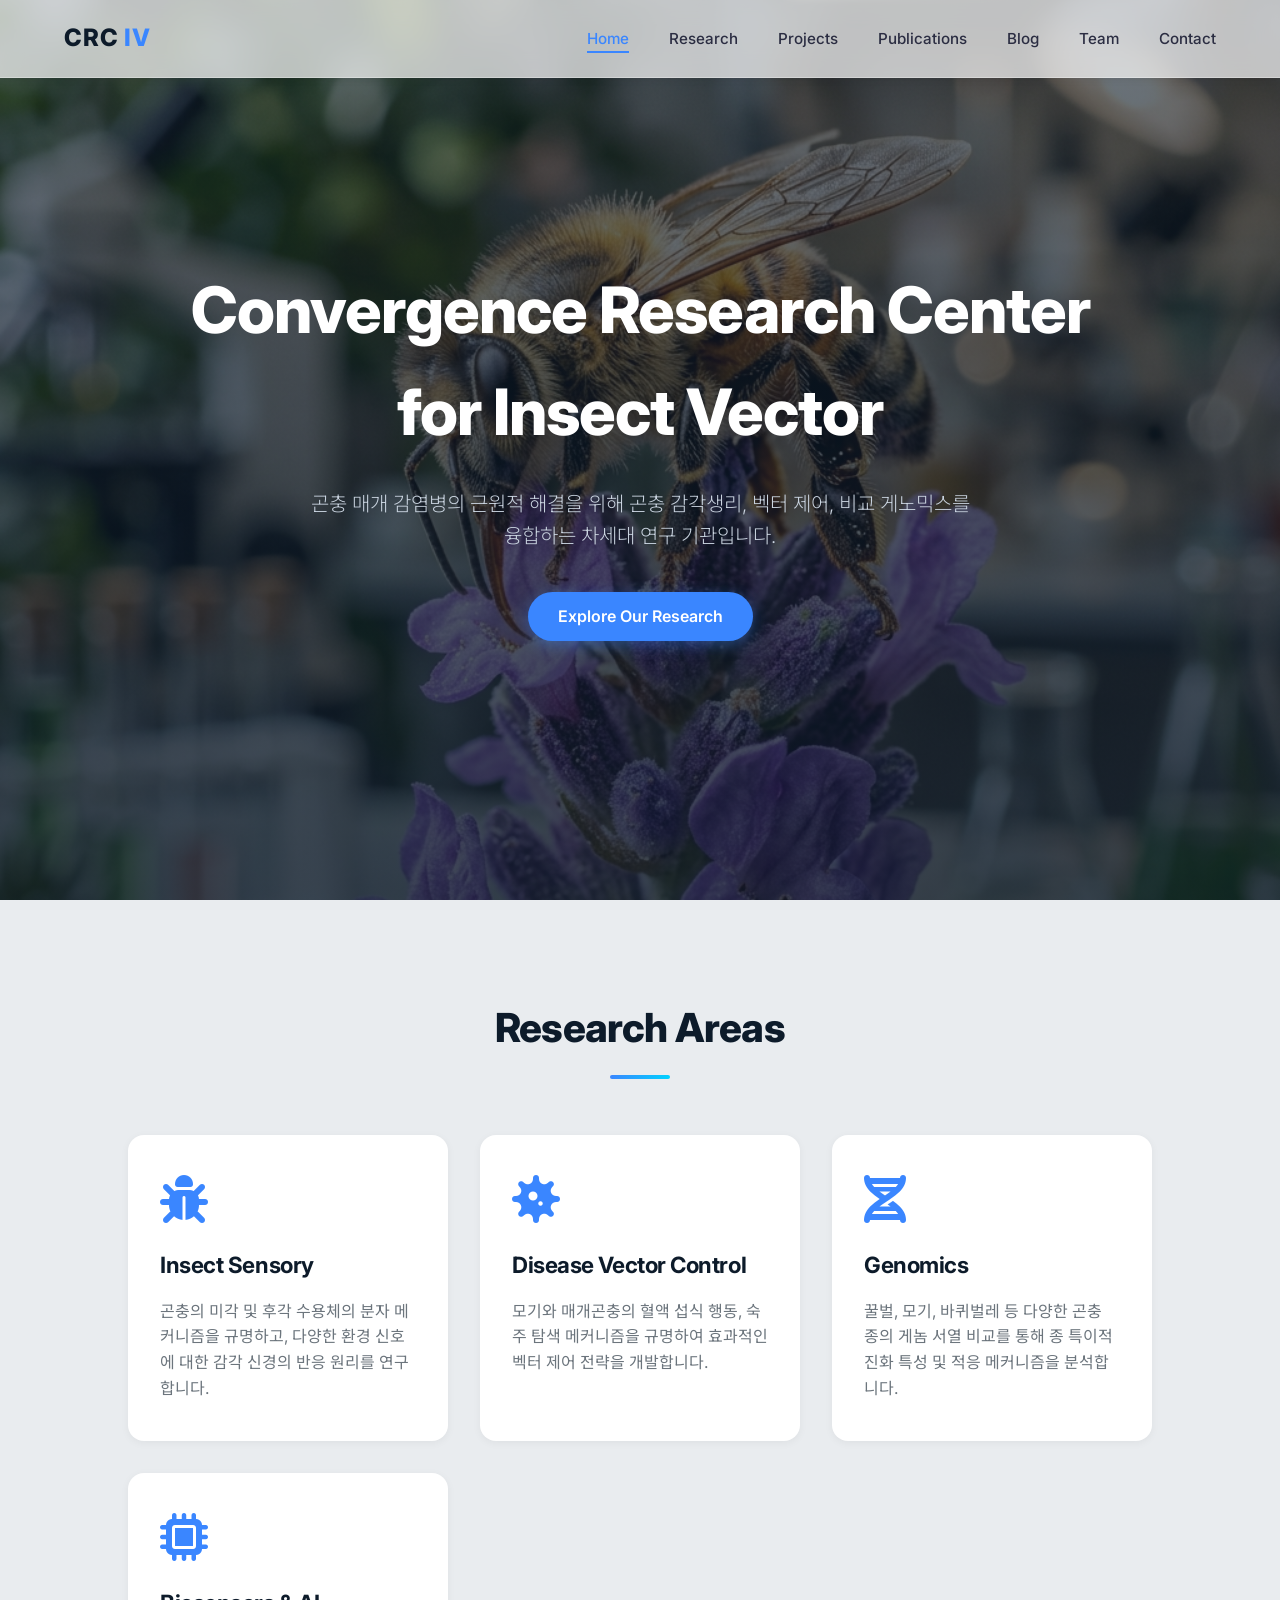
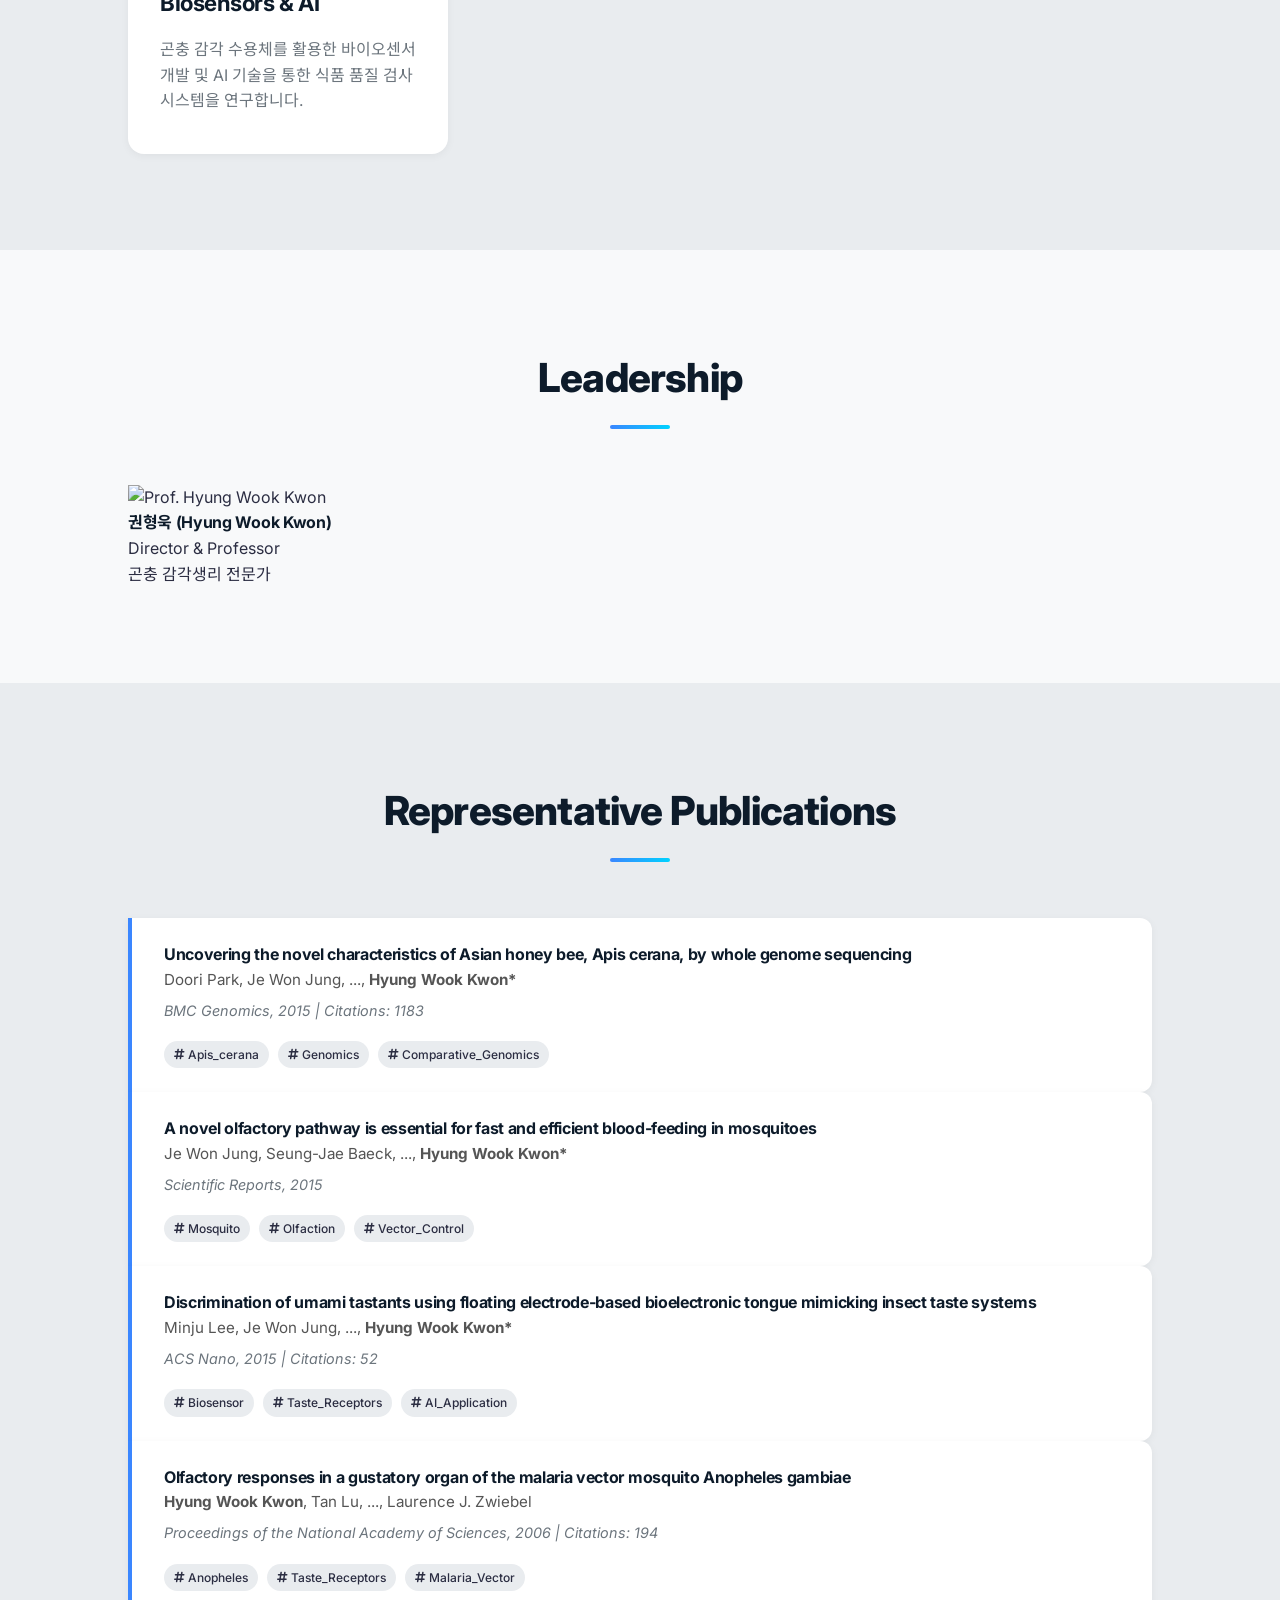
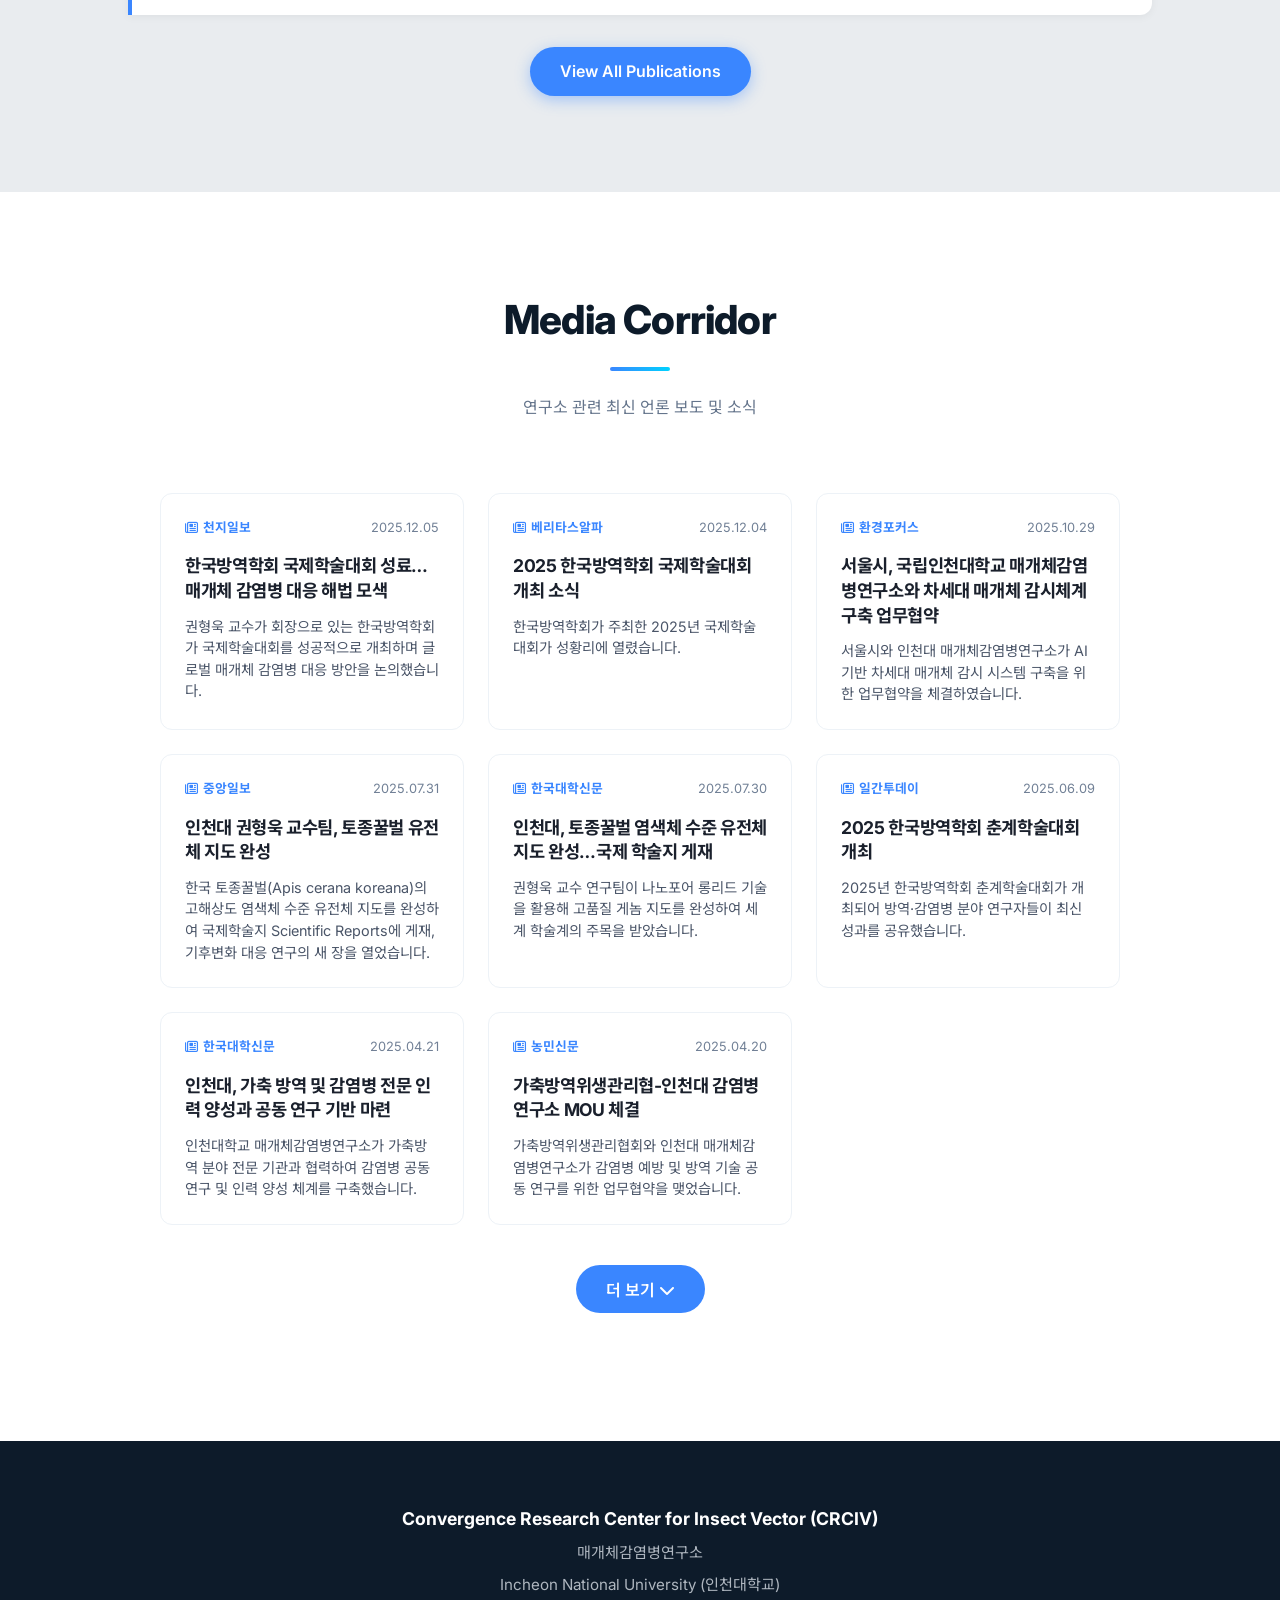
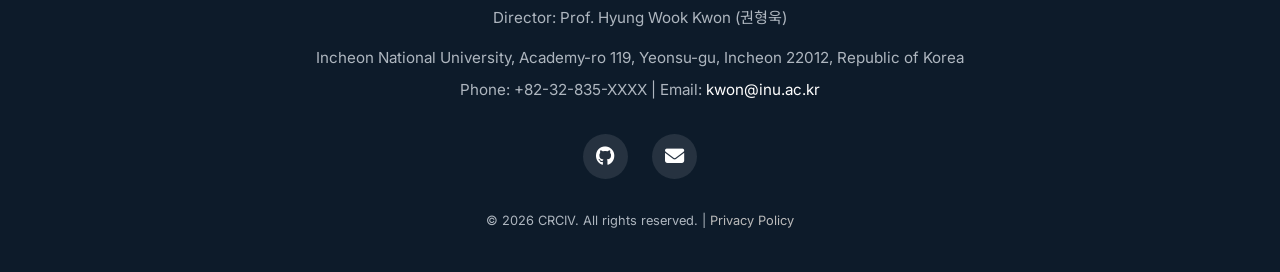
==== commit fd9dd1ab: "Modernize website: update publications with 44 items, consolidate research areas, update hero image," ====
--- a/index.html
+++ b/index.html
@@ -4,96 +4,16 @@
     <meta charset="UTF-8">
     <meta name="viewport" content="width=device-width, initial-scale=1.0">
     <title>CRCIV | Convergence Research Center for Insect Vector</title>
-    <!-- 구글 폰트 (Noto Sans KR) & FontAwesome (아이콘) -->
-    <link href="https://fonts.googleapis.com/css2?family=Noto+Sans+KR:wght@300;400;500;700&family=Roboto:wght@300;400;700&display=swap" rel="stylesheet">
+    <!-- SEO Meta Tags -->
+    <meta name="description" content="CRCIV (Convergence Research Center for Insect Vector) - 곤충 매개 감염병 해결을 위한 차세대 연구 기관. 곤충 감각생리, 벡터 제어, 비교 게노믹스 융합 연구.">
+    <meta name="keywords" content="CRCIV, 곤충매개, 감염병, 권형욱, 인천대, 모기, 꿀벌, 게노믹스, 바이오센서">
+    <meta property="og:title" content="CRCIV | Convergence Research Center for Insect Vector">
+    <meta property="og:description" content="곤충 매개 감염병 해결을 위한 차세대 연구 기관. 곤충 감각생리, 벡터 제어, 비교 게노믹스 융합 연구.">
+    <meta property="og:type" content="website">
+
+    <!-- Styles -->
     <link rel="stylesheet" href="https://cdnjs.cloudflare.com/ajax/libs/font-awesome/6.4.0/css/all.min.css">
-    
-    <style>
-        /* 기본 설정 및 컬러 팔레트 */
-        :root {
-            --primary-color: #1a2a3a; /* SuanLab 스타일의 깊은 네이비/다크그레이 */
-            --accent-color: #007bff; /* 포인트 블루 */
-            --bg-light: #f8f9fa;
-            --text-main: #333;
-            --text-muted: #6c757d;
-        }
-
-        * { margin: 0; padding: 0; box-sizing: border-box; }
-        body { font-family: 'Roboto', 'Noto Sans KR', sans-serif; color: var(--text-main); line-height: 1.6; }
-        a { text-decoration: none; color: inherit; transition: color 0.3s; }
-        ul { list-style: none; }
-
-        /* 네비게이션 바 (스크롤 시 고정) */
-        header {
-            position: fixed; width: 100%; top: 0; left: 0; z-index: 1000;
-            background: rgba(255, 255, 255, 0.95);
-            backdrop-filter: blur(5px);
-            box-shadow: 0 2px 10px rgba(0,0,0,0.05);
-            padding: 1rem 5%; display: flex; justify-content: space-between; align-items: center;
-        }
-        .logo { font-size: 1.5rem; font-weight: 700; color: var(--primary-color); letter-spacing: 1px; }
-        .logo span { color: var(--accent-color); }
-        nav ul { display: flex; gap: 2rem; }
-        nav a { font-weight: 500; font-size: 0.95rem; }
-        nav a:hover { color: var(--accent-color); }
-
-        /* 히어로 섹션 (메인 화면 꽉 차게) */
-        .hero {
-            height: 100vh;
-            background: linear-gradient(rgba(26, 42, 58, 0.8), rgba(26, 42, 58, 0.9)), url('https://source.unsplash.com/1600x900/?dna,network') no-repeat center center/cover;
-            color: white; display: flex; flex-direction: column; justify-content: center; align-items: center; text-align: center; padding: 0 20px;
-        }
-        .hero h1 { font-size: 3.5rem; font-weight: 700; margin-bottom: 1rem; letter-spacing: 2px; }
-        .hero p { font-size: 1.2rem; font-weight: 300; max-width: 800px; color: #e0e0e0; margin-bottom: 2rem; }
-        .btn-scroll {
-            display: inline-block; padding: 10px 25px; border: 2px solid white; border-radius: 30px;
-            color: white; font-weight: 500; transition: all 0.3s;
-        }
-        .btn-scroll:hover { background: white; color: var(--primary-color); }
-
-        /* 공통 섹션 스타일 */
-        section { padding: 5rem 10%; }
-        .bg-gray { background-color: var(--bg-light); }
-        .section-title { text-align: center; margin-bottom: 3rem; font-size: 2.2rem; font-weight: 700; color: var(--primary-color); }
-        .section-title::after { content: ''; display: block; width: 50px; height: 3px; background: var(--accent-color); margin: 10px auto 0; }
-
-        /* Research (카드 UI) */
-        .grid-3 { display: grid; grid-template-columns: repeat(auto-fit, minmax(300px, 1fr)); gap: 2rem; }
-        .card {
-            background: white; padding: 2.5rem 2rem; border-radius: 10px;
-            box-shadow: 0 5px 15px rgba(0,0,0,0.05); transition: transform 0.3s, box-shadow 0.3s;
-            text-align: center; border-top: 4px solid transparent;
-        }
-        .card:hover { transform: translateY(-10px); box-shadow: 0 15px 30px rgba(0,0,0,0.1); border-top-color: var(--accent-color); }
-        .card i { font-size: 3rem; color: var(--accent-color); margin-bottom: 1.5rem; }
-        .card h3 { font-size: 1.3rem; margin-bottom: 1rem; color: var(--primary-color); }
-        .card p { color: var(--text-muted); font-size: 0.95rem; }
-
-        /* Members (프로필 스타일) */
-        .member-grid { display: grid; grid-template-columns: repeat(auto-fit, minmax(200px, 1fr)); gap: 2rem; text-align: center; }
-        .member { margin-bottom: 1rem; }
-        .member img { width: 150px; height: 150px; border-radius: 50%; object-fit: cover; margin-bottom: 1rem; box-shadow: 0 4px 10px rgba(0,0,0,0.1); }
-        .member h4 { font-size: 1.1rem; color: var(--primary-color); }
-        .member p { font-size: 0.9rem; color: var(--text-muted); }
-
-        /* Publications (리스트 스타일) */
-        .pub-list { display: flex; flex-direction: column; gap: 1.5rem; max-width: 900px; margin: 0 auto; }
-        .pub-item { background: white; padding: 1.5rem; border-left: 4px solid var(--accent-color); box-shadow: 0 3px 10px rgba(0,0,0,0.03); border-radius: 0 8px 8px 0; }
-        .pub-item h4 { font-size: 1.1rem; margin-bottom: 0.5rem; color: var(--primary-color); }
-        .pub-item .authors { font-size: 0.95rem; color: #555; margin-bottom: 0.3rem; }
-        .pub-item .venue { font-size: 0.9rem; font-style: italic; color: var(--text-muted); }
-        .tag { display: inline-block; background: #e9ecef; color: #495057; font-size: 0.75rem; padding: 3px 8px; border-radius: 12px; margin-top: 10px; margin-right: 5px;}
-
-        /* Footer */
-        footer { background: var(--primary-color); color: #ccc; padding: 3rem 10%; text-align: center; }
-        footer p { margin-bottom: 0.5rem; font-size: 0.95rem; }
-        footer .social-links { margin-top: 1.5rem; display: flex; justify-content: center; gap: 1rem; }
-        footer .social-links a { color: white; font-size: 1.5rem; opacity: 0.7; transition: opacity 0.3s; }
-        footer .social-links a:hover { opacity: 1; }
-
-        /* 부드러운 스크롤 */
-        html { scroll-behavior: smooth; }
-    </style>
+    <link rel="stylesheet" href="assets/css/style.css">
 </head>
 <body>
 
@@ -104,7 +24,9 @@
             <ul>
                 <li><a href="#home">Home</a></li>
                 <li><a href="research.html">Research</a></li>
+                <li><a href="projects.html">Projects</a></li>
                 <li><a href="publications.html">Publications</a></li>
+                <li><a href="blog.html">Blog</a></li>
                 <li><a href="team.html">Team</a></li>
                 <li><a href="contact.html">Contact</a></li>
             </ul>
@@ -115,38 +37,41 @@
     <section id="home" class="hero">
         <h1>Convergence Research Center<br>for Insect Vector</h1>
         <p>곤충 매개 감염병의 근원적 해결을 위해 곤충 감각생리, 벡터 제어, 비교 게노믹스를<br>융합하는 차세대 연구 기관입니다.</p>
-        <a href="#research" class="btn-scroll">Explore Our Research</a>
+        <a href="#research" class="btn btn-primary">Explore Our Research</a>
     </section>
 
     <!-- Research Section -->
     <section id="research" class="bg-gray">
         <h2 class="section-title">Research Areas</h2>
-        <div class="grid-3">
-            <div class="card">
-                <i class="fas fa-tongue"></i>
-                <h3>Insect Taste Receptors</h3>
-                <p>곤충 미각 수용체의 분자 메커니즘을 규명하고, Apis mellifera와 Apis cerana의 맛 감지 차이를 연구합니다.</p>
-            </div>
-            <div class="card">
-                <i class="fas fa-virus"></i>
-                <h3>Disease Vector Control</h3>
-                <p>모기와 매개곤충의 혈액 섭식 행동, 숙주 탐색 메커니즘을 규명하여 효과적인 벡터 제어 전략을 개발합니다.</p>
-            </div>
-            <div class="card">
-                <i class="fas fa-nose"></i>
-                <h3>Insect Olfaction</h3>
-                <p>곤충의 후각 시스템 구조와 냄새 수용체 발현을 분석하여 신경생물학적 원리를 규명합니다.</p>
-            </div>
-            <div class="card">
-                <i class="fas fa-dna"></i>
-                <h3>Comparative Genomics</h3>
-                <p>꿀벌, 모기, 바퀴벌레 등 다양한 곤충 종의 게놈 서열 비교를 통해 종 특이적 특성을 분석합니다.</p>
-            </div>
-            <div class="card">
-                <i class="fas fa-microchip"></i>
-                <h3>Biosensors & AI</h3>
-                <p>곤충 맛 수용체를 활용한 바이오센서 개발 및 AI 기술을 통한 식품 품질 검사 시스템을 연구합니다.</p>
-            </div>
+        <div class="grid-4" style="grid-template-columns: repeat(auto-fit, minmax(250px, 1fr));">
+            <a href="research.html#sensory" class="card-link">
+                <div class="card">
+                    <i class="fas fa-bug"></i>
+                    <h3>Insect Sensory</h3>
+                    <p>곤충의 미각 및 후각 수용체의 분자 메커니즘을 규명하고, 다양한 환경 신호에 대한 감각 신경의 반응 원리를 연구합니다.</p>
+                </div>
+            </a>
+            <a href="research.html#vector" class="card-link">
+                <div class="card">
+                    <i class="fas fa-virus"></i>
+                    <h3>Disease Vector Control</h3>
+                    <p>모기와 매개곤충의 혈액 섭식 행동, 숙주 탐색 메커니즘을 규명하여 효과적인 벡터 제어 전략을 개발합니다.</p>
+                </div>
+            </a>
+            <a href="research.html#genomics" class="card-link">
+                <div class="card">
+                    <i class="fas fa-dna"></i>
+                    <h3>Genomics</h3>
+                    <p>꿀벌, 모기, 바퀴벌레 등 다양한 곤충 종의 게놈 서열 비교를 통해 종 특이적 진화 특성 및 적응 메커니즘을 분석합니다.</p>
+                </div>
+            </a>
+            <a href="research.html#biosensors" class="card-link">
+                <div class="card">
+                    <i class="fas fa-microchip"></i>
+                    <h3>Biosensors & AI</h3>
+                    <p>곤충 감각 수용체를 활용한 바이오센서 개발 및 AI 기술을 통한 식품 품질 검사 시스템을 연구합니다.</p>
+                </div>
+            </a>
         </div>
     </section>
 
@@ -208,7 +133,21 @@
             </div>
         </div>
         <div style="text-align: center; margin-top: 2rem;">
-            <a href="publications.html" class="btn-scroll" style="display: inline-block;">View All Publications</a>
+            <a href="publications.html" class="btn btn-primary" style="display: inline-block;">View All Publications</a>
+        </div>
+    </section>
+
+    <!-- Media Corridor Section -->
+    <section id="media" class="bg-white">
+        <h2 class="section-title">Media Corridor</h2>
+        <p style="text-align:center; color: #64748b; margin-bottom: 2.5rem; margin-top: -2rem;">연구소 관련 최신 언론 보도 및 소식</p>
+        <div class="projects-container">
+            <div class="news-grid" id="news-container">
+                <!-- News cards will be injected here -->
+            </div>
+            <div style="text-align: center; margin-top: 2.5rem;">
+                <button id="news-more-btn" class="btn" style="background: var(--accent-color); color: white;">더 보기 <i class="fas fa-chevron-down"></i></button>
+            </div>
         </div>
     </section>
 
@@ -227,5 +166,43 @@
         <p style="margin-top: 2rem; font-size: 0.8rem;">&copy; 2026 CRCIV. All rights reserved. | <a href="#" style="color: #bbb;">Privacy Policy</a></p>
     </footer>
 
+    <script src="news_data.js"></script>
+    <script src="assets/js/main.js"></script>
+    <script>
+        document.addEventListener('DOMContentLoaded', () => {
+            const newsContainer = document.getElementById('news-container');
+            const moreBtn = document.getElementById('news-more-btn');
+            const PAGE_SIZE = 8;
+            let shown = 0;
+
+            function renderNews() {
+                const batch = newsData.slice(shown, shown + PAGE_SIZE);
+                batch.forEach(item => {
+                    const card = document.createElement('div');
+                    card.className = 'news-card';
+                    card.innerHTML = `
+                        <div class="news-header">
+                            <span class="news-source"><i class="far fa-newspaper"></i> ${item.source}</span>
+                            <span class="news-date">${item.date}</span>
+                        </div>
+                        <a href="${item.link}" target="_blank" class="news-title">
+                            <h3>${item.title}</h3>
+                        </a>
+                        <p class="news-summary">${item.summary}</p>
+                    `;
+                    newsContainer.appendChild(card);
+                });
+                shown += batch.length;
+                if (shown >= newsData.length) {
+                    moreBtn.style.display = 'none';
+                }
+            }
+
+            if (newsContainer && typeof newsData !== 'undefined') {
+                renderNews();
+                moreBtn.addEventListener('click', renderNews);
+            }
+        });
+    </script>
 </body>
 </html>
--- a/assets/css/style.css
+++ b/assets/css/style.css
@@ -0,0 +1,957 @@
+/* 
+ * CRCIV Global Stylesheet
+ * Modernized with Glassmorphism, Micro-animations, and Premium Colors
+ */
+
+@import url('https://fonts.googleapis.com/css2?family=Inter:wght@300;400;500;600;700&family=Noto+Sans+KR:wght@300;400;500;700&display=swap');
+
+:root {
+    --primary-color: #0d1b2a; /* Deeper, more premium navy */
+    --primary-light: #1b263b;
+    --accent-color: #3a86ff; /* Vibrant blue for accents */
+    --accent-hover: #2a6fdb;
+    --bg-light: #f8f9fa;
+    --bg-gray: #e9ecef;
+    --text-main: #2b2d42;
+    --text-muted: #6c757d;
+    --white: #ffffff;
+    
+    /* Animation Timing */
+    --transition-fast: 0.2s ease-in-out;
+    --transition-normal: 0.3s ease-in-out;
+    --transition-slow: 0.5s ease-in-out;
+    
+    /* Shadows */
+    --shadow-sm: 0 2px 8px rgba(0,0,0,0.05);
+    --shadow-md: 0 8px 24px rgba(0,0,0,0.08);
+    --shadow-lg: 0 15px 35px rgba(0,0,0,0.12);
+}
+
+* { 
+    margin: 0; 
+    padding: 0; 
+    box-sizing: border-box; 
+}
+
+body { 
+    font-family: 'Inter', 'Noto Sans KR', sans-serif; 
+    color: var(--text-main); 
+    line-height: 1.6; 
+    overflow-x: hidden;
+    background-color: var(--bg-light);
+}
+
+a { 
+    text-decoration: none; 
+    color: inherit; 
+    transition: color var(--transition-normal); 
+}
+
+ul { list-style: none; }
+
+/* ----------------------------------
+   Typography
+---------------------------------- */
+h1, h2, h3, h4, h5, h6 {
+    font-weight: 700;
+    color: var(--primary-color);
+    letter-spacing: -0.02em;
+}
+
+/* ----------------------------------
+   Navigation / Header (Glassmorphism)
+---------------------------------- */
+header {
+    position: fixed; 
+    width: 100%; 
+    top: 0; 
+    left: 0; 
+    z-index: 1000;
+    background: rgba(255, 255, 255, 0.7);
+    backdrop-filter: blur(12px);
+    -webkit-backdrop-filter: blur(12px);
+    border-bottom: 1px solid rgba(255, 255, 255, 0.3);
+    box-shadow: var(--shadow-sm);
+    padding: 1.2rem 5%; 
+    display: flex; 
+    justify-content: space-between; 
+    align-items: center;
+    transition: all var(--transition-normal);
+}
+
+header.scrolled {
+    padding: 0.8rem 5%;
+    background: rgba(255, 255, 255, 0.95);
+    box-shadow: var(--shadow-md);
+}
+
+.logo { 
+    font-size: 1.5rem; 
+    font-weight: 800; 
+    color: var(--primary-color); 
+    letter-spacing: 1px; 
+    display: flex;
+    align-items: center;
+    gap: 5px;
+}
+
+.logo span { 
+    color: var(--accent-color); 
+}
+
+nav ul { 
+    display: flex; 
+    gap: 2.5rem; 
+}
+
+nav a { 
+    font-weight: 500; 
+    font-size: 0.95rem; 
+    position: relative;
+    padding-bottom: 5px;
+}
+
+nav a::after {
+    content: '';
+    position: absolute;
+    width: 0;
+    height: 2px;
+    bottom: 0;
+    left: 0;
+    background-color: var(--accent-color);
+    transition: width var(--transition-normal);
+}
+
+nav a:hover, nav a.active { 
+    color: var(--accent-color); 
+}
+
+nav a:hover::after, nav a.active::after {
+    width: 100%;
+}
+
+/* ----------------------------------
+   Common Section Styles
+---------------------------------- */
+main {
+    margin-top: 80px; 
+    padding: 4rem 10%;
+    min-height: calc(100vh - 200px);
+}
+
+section { 
+    padding: 6rem 10%; 
+}
+
+.bg-gray { 
+    background-color: var(--bg-gray); 
+}
+
+.section-title { 
+    text-align: center; 
+    margin-bottom: 3.5rem; 
+    font-size: 2.5rem; 
+    font-weight: 800; 
+    color: var(--primary-color); 
+    position: relative;
+}
+
+.section-title::after { 
+    content: ''; 
+    display: block; 
+    width: 60px; 
+    height: 4px; 
+    background: linear-gradient(90deg, var(--accent-color), #00d2ff); 
+    margin: 15px auto 0; 
+    border-radius: 2px;
+}
+
+/* ----------------------------------
+   Buttons
+---------------------------------- */
+.btn {
+    display: inline-block; 
+    padding: 12px 30px; 
+    border-radius: 30px;
+    font-weight: 600; 
+    transition: all var(--transition-normal);
+    cursor: pointer;
+    border: none;
+    font-family: inherit;
+    font-size: 1rem;
+}
+
+.btn-primary {
+    background: var(--accent-color);
+    color: var(--white);
+    box-shadow: 0 4px 15px rgba(58, 134, 255, 0.4);
+}
+
+.btn-primary:hover {
+    background: var(--accent-hover);
+    transform: translateY(-2px);
+    box-shadow: 0 6px 20px rgba(58, 134, 255, 0.5);
+    color: var(--white);
+}
+
+.btn-outline {
+    background: transparent;
+    border: 2px solid var(--white);
+    color: var(--white);
+}
+
+.btn-outline:hover {
+    background: var(--white);
+    color: var(--primary-color);
+}
+
+/* ----------------------------------
+   Cards (Micro-animations)
+---------------------------------- */
+.card {
+    background: var(--white); 
+    padding: 2.5rem 2rem; 
+    border-radius: 16px;
+    box-shadow: var(--shadow-sm); 
+    transition: all var(--transition-normal);
+    position: relative;
+    overflow: hidden;
+    z-index: 1;
+    height: 100%;
+}
+
+.card-link {
+    text-decoration: none;
+    color: inherit;
+    display: block;
+}
+
+.card-link:hover .card { 
+    transform: translateY(-10px); 
+    box-shadow: var(--shadow-lg); 
+}
+
+.card::before {
+    content: '';
+    position: absolute;
+    top: 0;
+    left: 0;
+    width: 100%;
+    height: 4px;
+    background: linear-gradient(90deg, var(--accent-color), #00d2ff);
+    transform: scaleX(0);
+    transform-origin: left;
+    transition: transform var(--transition-normal);
+    z-index: -1;
+}
+
+.card:hover::before {
+    transform: scaleX(1);
+}
+
+
+/* ----------------------------------
+   Footer
+---------------------------------- */
+footer { 
+    background: var(--primary-color); 
+    color: #aeb6bf; 
+    padding: 4rem 10% 2rem; 
+    text-align: center; 
+}
+
+footer strong {
+    color: var(--white);
+    font-size: 1.1rem;
+}
+
+footer p { 
+    margin-bottom: 0.5rem; 
+    font-size: 0.95rem; 
+}
+
+footer a {
+    color: #cbd5e1;
+}
+
+footer a:hover {
+    color: var(--white);
+}
+
+footer .social-links { 
+    margin-top: 2rem; 
+    display: flex; 
+    justify-content: center; 
+    gap: 1.5rem; 
+}
+
+footer .social-links a { 
+    background: rgba(255,255,255,0.1);
+    width: 45px;
+    height: 45px;
+    display: flex;
+    align-items: center;
+    justify-content: center;
+    border-radius: 50%;
+    color: var(--white); 
+    font-size: 1.2rem; 
+    transition: all var(--transition-normal); 
+}
+
+footer .social-links a:hover { 
+    background: var(--accent-color);
+    transform: translateY(-3px);
+}
+
+.footer-bottom {
+    margin-top: 3rem;
+    padding-top: 1.5rem;
+    border-top: 1px solid rgba(255,255,255,0.1);
+    font-size: 0.85rem;
+    display: flex;
+    flex-direction: column;
+    gap: 10px;
+    align-items: center;
+}
+
+/* ----------------------------------
+   Animations (AOS alternative via CSS)
+---------------------------------- */
+.fade-up {
+    opacity: 0;
+    transform: translateY(30px);
+    transition: opacity 0.8s ease-out, transform 0.8s ease-out;
+}
+
+.fade-up.visible {
+    opacity: 1;
+    transform: translateY(0);
+}
+
+/* ----------------------------------
+   Responsive Design
+---------------------------------- */
+@media (max-width: 768px) {
+    nav ul {
+        display: none; /* Add JS toggle later for mobile menu */
+    }
+    
+    header {
+        padding: 1rem 5%;
+    }
+    
+    section {
+        padding: 4rem 5%;
+    }
+    
+    .section-title {
+        font-size: 2rem;
+    }
+    
+    main {
+        padding: 3rem 5%;
+    }
+}
+
+/* ----------------------------------
+   Grid Layouts
+---------------------------------- */
+.grid-2 { display: grid; grid-template-columns: repeat(auto-fit, minmax(300px, 1fr)); gap: 2rem; }
+.grid-3 { display: grid; grid-template-columns: repeat(auto-fit, minmax(300px, 1fr)); gap: 2rem; }
+.grid-4 { display: grid; grid-template-columns: repeat(auto-fit, minmax(200px, 1fr)); gap: 2rem; }
+
+/* ----------------------------------
+   Home Page Specific
+---------------------------------- */
+.hero {
+    height: 100vh;
+    background: linear-gradient(rgba(13, 27, 42, 0.6), rgba(13, 27, 42, 0.8)), url('../img/hero_honeybee.png') no-repeat center center/cover;
+    color: white; 
+    display: flex; 
+    flex-direction: column; 
+    justify-content: center; 
+    align-items: center; 
+    text-align: center; 
+    padding: 0 20px;
+    position: relative;
+}
+
+.hero h1 { 
+    font-size: 4rem; 
+    font-weight: 800; 
+    margin-bottom: 1.5rem; 
+    letter-spacing: -1px; 
+    color: var(--white);
+    animation: fadeDown 1s ease-out;
+}
+
+.hero p { 
+    font-size: 1.25rem; 
+    font-weight: 300; 
+    max-width: 800px; 
+    color: #cbd5e1; 
+    margin-bottom: 2.5rem; 
+    animation: fadeUp 1s ease-out 0.3s backwards;
+}
+
+.hero .btn {
+    animation: fadeUp 1s ease-out 0.6s backwards;
+}
+
+@keyframes fadeDown {
+    from { opacity: 0; transform: translateY(-30px); }
+    to { opacity: 1; transform: translateY(0); }
+}
+
+@keyframes fadeUp {
+    from { opacity: 0; transform: translateY(30px); }
+    to { opacity: 1; transform: translateY(0); }
+}
+
+.card i { 
+    font-size: 3rem; 
+    color: var(--accent-color); 
+    margin-bottom: 1.5rem; 
+    transition: transform var(--transition-normal);
+}
+.card:hover i { transform: scale(1.1); }
+.card h3 { font-size: 1.4rem; margin-bottom: 1rem; color: var(--primary-color); }
+.card p { color: var(--text-muted); font-size: 1rem; }
+
+/* ----------------------------------
+   Tags
+---------------------------------- */
+.tag { 
+    display: inline-block; 
+    background: var(--bg-gray); 
+    color: var(--text-main); 
+    font-size: 0.75rem; 
+    font-weight: 500;
+    padding: 4px 10px; 
+    border-radius: 20px; 
+    margin-top: 10px; 
+    margin-right: 5px;
+    transition: all 0.2s;
+}
+.tag:hover {
+    background: var(--accent-color);
+    color: var(--white);
+}
+
+/* ----------------------------------
+   Publications Page Specific
+---------------------------------- */
+.filters { margin-bottom: 2.5rem; display: flex; gap: 1rem; flex-wrap: wrap; justify-content: center; }
+.filter-btn {
+    padding: 0.6rem 1.5rem;
+    border: 2px solid var(--bg-gray);
+    background: var(--white);
+    border-radius: 30px;
+    cursor: pointer;
+    transition: all var(--transition-fast);
+    font-size: 0.95rem;
+    font-weight: 600;
+    color: var(--text-muted);
+}
+.filter-btn:hover,
+.filter-btn.active { 
+    background: var(--accent-color); 
+color: var(--white); 
+    border-color: var(--accent-color); 
+    box-shadow: 0 4px 10px rgba(58, 134, 255, 0.3);
+}
+
+/* Projects Page - SuanLab Style */
+.projects-hero {
+    background: linear-gradient(135deg, #0f172a 0%, #1e293b 100%);
+    color: white;
+    padding: 6rem 2rem 8rem;
+    text-align: center;
+    position: relative;
+    overflow: hidden;
+}
+
+.projects-hero::before {
+    content: '';
+    position: absolute;
+    top: 0;
+    left: 0;
+    right: 0;
+    bottom: 0;
+    background: radial-gradient(circle at 50% 50%, rgba(34, 211, 238, 0.1) 0%, transparent 70%);
+    pointer-events: none;
+}
+
+.projects-hero h1 {
+    font-size: 3.5rem;
+    font-weight: 800;
+    margin-bottom: 1rem;
+    letter-spacing: -0.02em;
+}
+
+.projects-hero .subtitle {
+    font-size: 1.25rem;
+    opacity: 0.8;
+    max-width: 600px;
+    margin: 0 auto;
+}
+
+.projects-stats-grid {
+    display: grid;
+    grid-template-columns: repeat(auto-fit, minmax(200px, 1fr));
+    gap: 2rem;
+    max-width: 1000px;
+    margin: -4rem auto 4rem;
+    padding: 0 2rem;
+    position: relative;
+    z-index: 10;
+}
+
+.stat-card {
+    background: white;
+    padding: 2rem;
+    border-radius: 16px;
+    box-shadow: 0 10px 25px -5px rgba(0, 0, 0, 0.1);
+    text-align: center;
+    border: 1px solid rgba(226, 232, 240, 0.8);
+}
+
+.stat-card h3 {
+    font-size: 2.5rem;
+    color: #0ea5e9;
+    font-weight: 800;
+    margin-bottom: 0.5rem;
+}
+
+.stat-card p {
+    color: #64748b;
+    font-weight: 600;
+    font-size: 0.9rem;
+    text-transform: uppercase;
+    letter-spacing: 0.05em;
+}
+
+.projects-container {
+    max-width: 1200px;
+    margin: 0 auto;
+    padding: 2rem;
+}
+
+.filter-tabs {
+    display: flex;
+    justify-content: center;
+    gap: 1rem;
+    margin-bottom: 3rem;
+    flex-wrap: wrap;
+}
+
+.filter-tab {
+    padding: 0.75rem 1.5rem;
+    border-radius: 9999px;
+    font-weight: 600;
+    cursor: pointer;
+    transition: all 0.2s;
+    background: #f1f5f9;
+    color: #64748b;
+    border: none;
+    display: flex;
+    align-items: center;
+    gap: 0.5rem;
+}
+
+.filter-tab .count {
+    background: rgba(0, 0, 0, 0.05);
+    padding: 0.1rem 0.5rem;
+    border-radius: 999px;
+    font-size: 0.8rem;
+}
+
+.filter-tab.active {
+    background: #0ea5e9;
+    color: white;
+}
+
+.filter-tab.active .count {
+    background: rgba(255, 255, 255, 0.2);
+}
+
+.project-grid {
+    display: grid;
+    grid-template-columns: repeat(auto-fill, minmax(350px, 1fr));
+    gap: 2rem;
+}
+
+.project-card {
+    background: white;
+    border-radius: 16px;
+    padding: 2rem;
+    border: 1px solid #e2e8f0;
+    transition: all 0.3s;
+    position: relative;
+    display: flex;
+    flex-direction: column;
+}
+
+.project-card:hover {
+    transform: translateY(-5px);
+    box-shadow: 0 20px 25px -5px rgba(0, 0, 0, 0.1);
+    border-color: #0ea5e9;
+}
+
+.status-badge {
+    align-self: flex-start;
+    padding: 0.25rem 0.75rem;
+    border-radius: 9999px;
+    font-size: 0.75rem;
+    font-weight: 700;
+    margin-bottom: 1.5rem;
+    display: flex;
+    align-items: center;
+    gap: 0.4rem;
+}
+
+.status-active { background: #dcfce7; color: #15803d; }
+.status-completed { background: #f1f5f9; color: #475569; }
+
+.project-card h3 {
+    font-size: 1.25rem;
+    line-height: 1.4;
+    font-weight: 700;
+    color: #0f172a;
+    margin-bottom: 1.5rem;
+    flex-grow: 1;
+}
+
+.project-info {
+    display: flex;
+    flex-direction: column;
+    gap: 0.75rem;
+    padding-top: 1.5rem;
+    border-top: 1px solid #f1f5f9;
+}
+
+.info-item {
+    display: flex;
+    align-items: center;
+    gap: 0.75rem;
+    font-size: 0.9rem;
+    color: #475569;
+}
+
+.info-item i {
+    color: #0ea5e9;
+    width: 1.25rem;
+    text-align: center;
+}
+
+.info-item .label {
+    font-weight: 600;
+    min-width: 80px;
+    color: #64748b;
+}
+
+.pub-item {
+    background: var(--white);
+    padding: 1.5rem 2rem;
+    border-left: 4px solid var(--accent-color);
+    box-shadow: var(--shadow-sm);
+    border-radius: 0 12px 12px 0;
+    transition: transform var(--transition-normal), box-shadow var(--transition-normal);
+}
+.pub-item:hover { 
+    transform: translateX(10px); 
+    box-shadow: var(--shadow-md);
+}
+.pub-item h3 { font-size: 1.15rem; margin-bottom: 0.6rem; color: var(--primary-color); }
+.pub-item h3 a { color: inherit; transition: color var(--transition-fast); }
+.pub-item h3 a:hover { color: var(--accent-color); text-decoration: none; }
+.pub-item h3 a i { font-size: 0.8em; opacity: 0.5; margin-left: 5px; transition: opacity 0.2s; }
+.pub-item h3 a:hover i { opacity: 1; }
+.pub-item .authors { font-size: 0.95rem; color: #555; margin-bottom: 0.4rem; }
+.pub-item .venue { font-size: 0.9rem; font-style: italic; color: var(--text-muted); margin-bottom: 0.6rem; }
+.pub-item .year { display: inline-block; background: var(--bg-gray); color: var(--text-main); font-size: 0.8rem; font-weight: 600; padding: 3px 10px; border-radius: 12px; margin-right: 5px; }
+.pub-item .citation { display: inline-block; background: #cfe2ff; color: #084298; font-size: 0.8rem; font-weight: 600; padding: 3px 10px; border-radius: 12px; }
+
+.stats { 
+    background: var(--white); 
+    padding: 2.5rem; 
+    border-radius: 16px; 
+    margin-bottom: 3rem; 
+    display: grid; 
+    grid-template-columns: repeat(auto-fit, minmax(150px, 1fr)); 
+    gap: 1.5rem; 
+    text-align: center; 
+    box-shadow: var(--shadow-sm);
+}
+.stat-item h3 { font-size: 2.5rem; color: var(--accent-color); font-weight: 800; margin-bottom: 0.5rem; }
+.stat-item p { color: var(--text-muted); font-size: 1rem; font-weight: 500; }
+
+
+/* ----------------------------------
+   Team Page Specific
+---------------------------------- */
+.member-card {
+    background: var(--white);
+    border-radius: 16px;
+    overflow: hidden;
+    box-shadow: var(--shadow-sm);
+    transition: all var(--transition-normal);
+    text-align: center;
+    border: 1px solid rgba(0,0,0,0.03);
+}
+.member-card:hover {
+    transform: translateY(-10px);
+    box-shadow: var(--shadow-lg);
+}
+.member-image {
+    width: 100%;
+    height: 220px;
+    background: linear-gradient(135deg, var(--primary-light), var(--primary-color));
+    display: flex;
+    align-items: center;
+    justify-content: center;
+    color: var(--white);
+    font-size: 4rem;
+    position: relative;
+}
+.member-image::after {
+    content: '';
+    position: absolute;
+    bottom: -20px;
+    left: 50%;
+    transform: translateX(-50%);
+    border-width: 20px 20px 0;
+    border-style: solid;
+    border-color: var(--primary-color) transparent transparent transparent;
+}
+.member-info { padding: 2.5rem 1.5rem 1.5rem; }
+.member-name { font-size: 1.25rem; font-weight: 800; color: var(--primary-color); margin-bottom: 0.3rem; }
+.member-title { font-size: 0.95rem; color: var(--accent-color); font-weight: 600; margin-bottom: 1rem; }
+.member-bio { font-size: 0.9rem; color: var(--text-muted); line-height: 1.6; }
+
+/* ----------------------------------
+   Contact Page Specific
+---------------------------------- */
+.contact-container {
+    display: grid;
+    grid-template-columns: 1fr 1fr;
+    gap: 3rem;
+    max-width: 1100px;
+    margin: 0 auto;
+}
+@media (max-width: 768px) { .contact-container { grid-template-columns: 1fr; } }
+.contact-info { background: var(--bg-gray); padding: 2.5rem; border-radius: 16px; box-shadow: var(--shadow-sm); }
+.contact-info h2 { font-size: 1.8rem; color: var(--primary-color); margin-bottom: 2rem; }
+.info-item { margin-bottom: 1.8rem; display: flex; align-items: flex-start; gap: 1.2rem; }
+.info-item i { font-size: 1.5rem; color: var(--accent-color); min-width: 30px; text-align: center; margin-top: 0.2rem; }
+.info-item h3 { font-size: 1.1rem; color: var(--primary-color); margin-bottom: 0.3rem; }
+.info-item p, .info-item a { font-size: 0.95rem; color: var(--text-muted); }
+.info-item a { font-weight: 600; color: var(--accent-color); }
+.info-item a:hover { text-decoration: underline; color: var(--accent-hover); }
+
+.contact-form {
+    background: var(--white);
+    padding: 2.5rem;
+    border-radius: 16px;
+    box-shadow: var(--shadow-md);
+}
+.contact-form h2 { font-size: 1.8rem; color: var(--primary-color); margin-bottom: 2rem; }
+.form-group { margin-bottom: 1.5rem; position: relative; }
+.form-group label { display: block; font-weight: 600; margin-bottom: 0.5rem; color: var(--primary-color); font-size: 0.95rem; }
+.form-group input, .form-group textarea {
+    width: 100%;
+    padding: 0.9rem 1rem;
+    border: 1px solid #ced4da;
+    border-radius: 8px;
+    font-family: inherit;
+    font-size: 1rem;
+    transition: all var(--transition-fast);
+    background-color: #fcfcfc;
+}
+.form-group input:focus, .form-group textarea:focus {
+    outline: none;
+    border-color: var(--accent-color);
+    box-shadow: 0 0 0 4px rgba(58, 134, 255, 0.15);
+    background-color: var(--white);
+}
+.form-group textarea { resize: vertical; min-height: 140px; }
+.submit-btn {
+    background: var(--accent-color);
+    color: var(--white);
+    padding: 1rem 2rem;
+    border: none;
+    border-radius: 8px;
+    font-weight: 600;
+    font-size: 1.05rem;
+    cursor: pointer;
+    transition: all var(--transition-normal);
+    width: 100%;
+    box-shadow: 0 4px 15px rgba(58, 134, 255, 0.3);
+}
+.submit-btn:hover { background: var(--accent-hover); transform: translateY(-2px); box-shadow: 0 6px 20px rgba(58, 134, 255, 0.4); }
+
+.location-map { margin-top: 4rem; border-radius: 16px; overflow: hidden; box-shadow: var(--shadow-md); }
+.location-map h2 { font-size: 1.8rem; color: var(--primary-color); margin-bottom: 1.5rem; }
+.map-placeholder {
+    width: 100%;
+    height: 450px;
+    background: var(--bg-gray);
+    display: flex;
+    align-items: center;
+    justify-content: center;
+    border-radius: 16px;
+    position: relative;
+    overflow: hidden;
+}
+.map-placeholder iframe {
+    width: 100%;
+    height: 100%;
+    border: 0;
+}
+.subtitle { color: var(--text-muted); margin-bottom: 2rem; font-size: 1.1rem; }
+
+.research-area {
+    background: var(--white);
+    padding: 2.5rem;
+    margin-bottom: 2.5rem;
+    border-radius: 16px;
+    box-shadow: var(--shadow-sm);
+    border-left: 5px solid var(--accent-color);
+    transition: all var(--transition-normal);
+}
+
+.research-area:hover {
+    box-shadow: var(--shadow-md);
+    transform: translateX(5px);
+}
+
+.research-area h2 {
+    font-size: 1.8rem;
+    color: var(--primary-color);
+    margin-bottom: 0.8rem;
+    display: flex;
+    align-items: center;
+    gap: 0.8rem;
+}
+
+.research-area h2 i {
+    color: var(--accent-color);
+    font-size: 2rem;
+}
+
+.research-area .description {
+    color: var(--text-muted);
+    margin-bottom: 1.5rem;
+    font-size: 1.05rem;
+    line-height: 1.7;
+}
+
+.research-area h3 {
+    font-size: 1.2rem;
+    color: var(--primary-color);
+    margin-top: 1.5rem;
+    margin-bottom: 0.8rem;
+}
+
+.research-area ul {
+    margin-left: 1.5rem;
+    color: var(--text-main);
+}
+
+.research-area li {
+    list-style: disc;
+    margin-bottom: 0.5rem;
+}
+
+.key-papers {
+    background: var(--bg-gray);
+    padding: 1.5rem;
+    border-radius: 8px;
+    margin-top: 1.5rem;
+}
+
+.key-papers p {
+    font-size: 0.95rem;
+    color: var(--text-muted);
+    margin-bottom: 0.5rem;
+}
+
+.paper-link {
+    color: var(--accent-color);
+    font-weight: 500;
+    transition: color var(--transition-fast);
+}
+
+.paper-link:hover {
+    color: var(--accent-hover);
+    text-decoration: underline;
+}
+
+/* ----------------------------------
+   Media Corridor (Home Page)
+---------------------------------- */
+.news-grid {
+    display: grid;
+    grid-template-columns: repeat(auto-fill, minmax(280px, 1fr));
+    gap: 1.5rem;
+}
+
+.news-card {
+    background: #fff;
+    border: 1px solid #edf2f7;
+    padding: 1.5rem;
+    border-radius: 12px;
+    transition: all 0.3s ease;
+    display: flex;
+    flex-direction: column;
+}
+
+.news-card:hover {
+    transform: translateY(-5px);
+    box-shadow: 0 10px 20px rgba(0,0,0,0.05);
+    border-color: var(--accent-color);
+}
+
+.news-header {
+    display: flex;
+    justify-content: space-between;
+    font-size: 0.8rem;
+    color: #718096;
+    margin-bottom: 1rem;
+}
+
+.news-source {
+    font-weight: 700;
+    color: var(--accent-color);
+    display: flex;
+    align-items: center;
+    gap: 5px;
+}
+
+.news-title {
+    text-decoration: none;
+    color: inherit;
+}
+
+.news-title h3 {
+    font-size: 1.1rem;
+    margin-bottom: 0.75rem;
+    line-height: 1.4;
+    color: #1a202c;
+    transition: color 0.2s;
+}
+
+.news-card:hover .news-title h3 {
+    color: var(--accent-color);
+}
+
+.news-summary {
+    font-size: 0.9rem;
+    color: #4a5568;
+    line-height: 1.5;
+    flex-grow: 1;
+}
+
+.bg-white {
+    background-color: var(--white);
+}
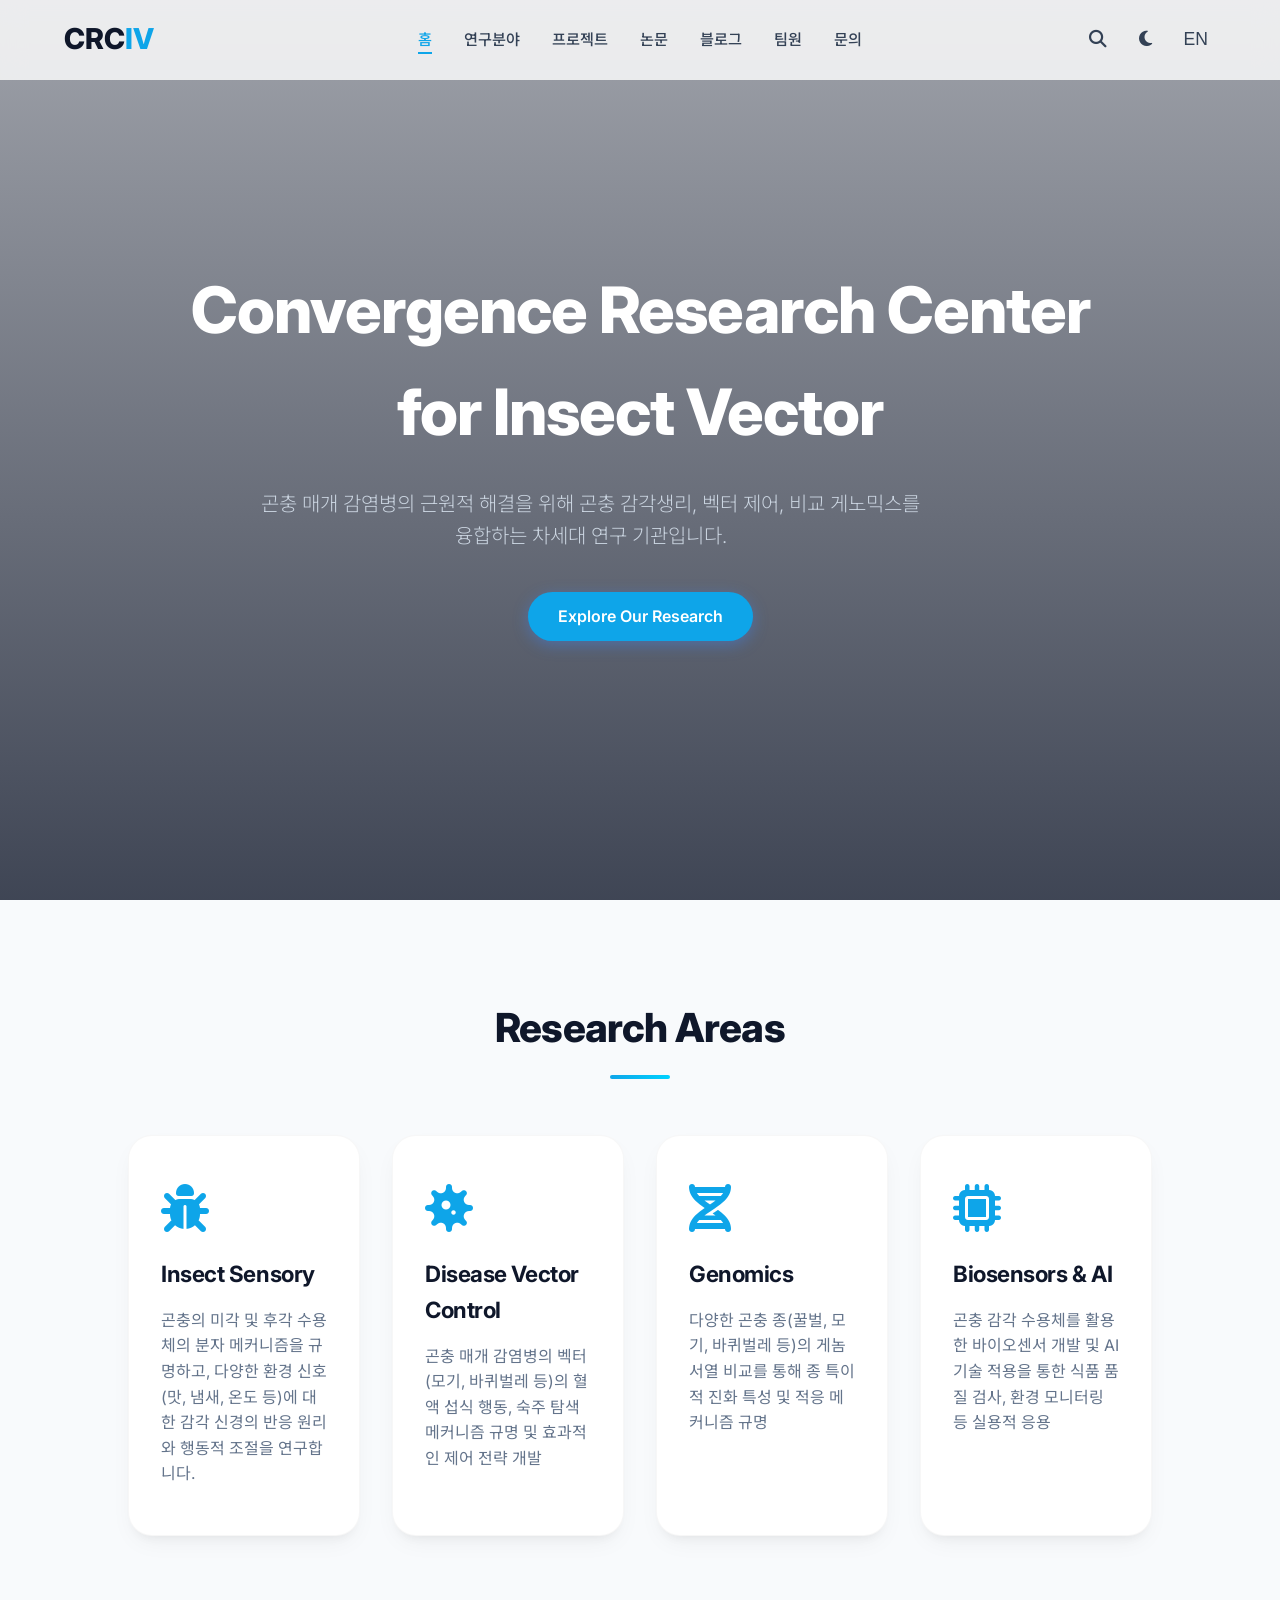
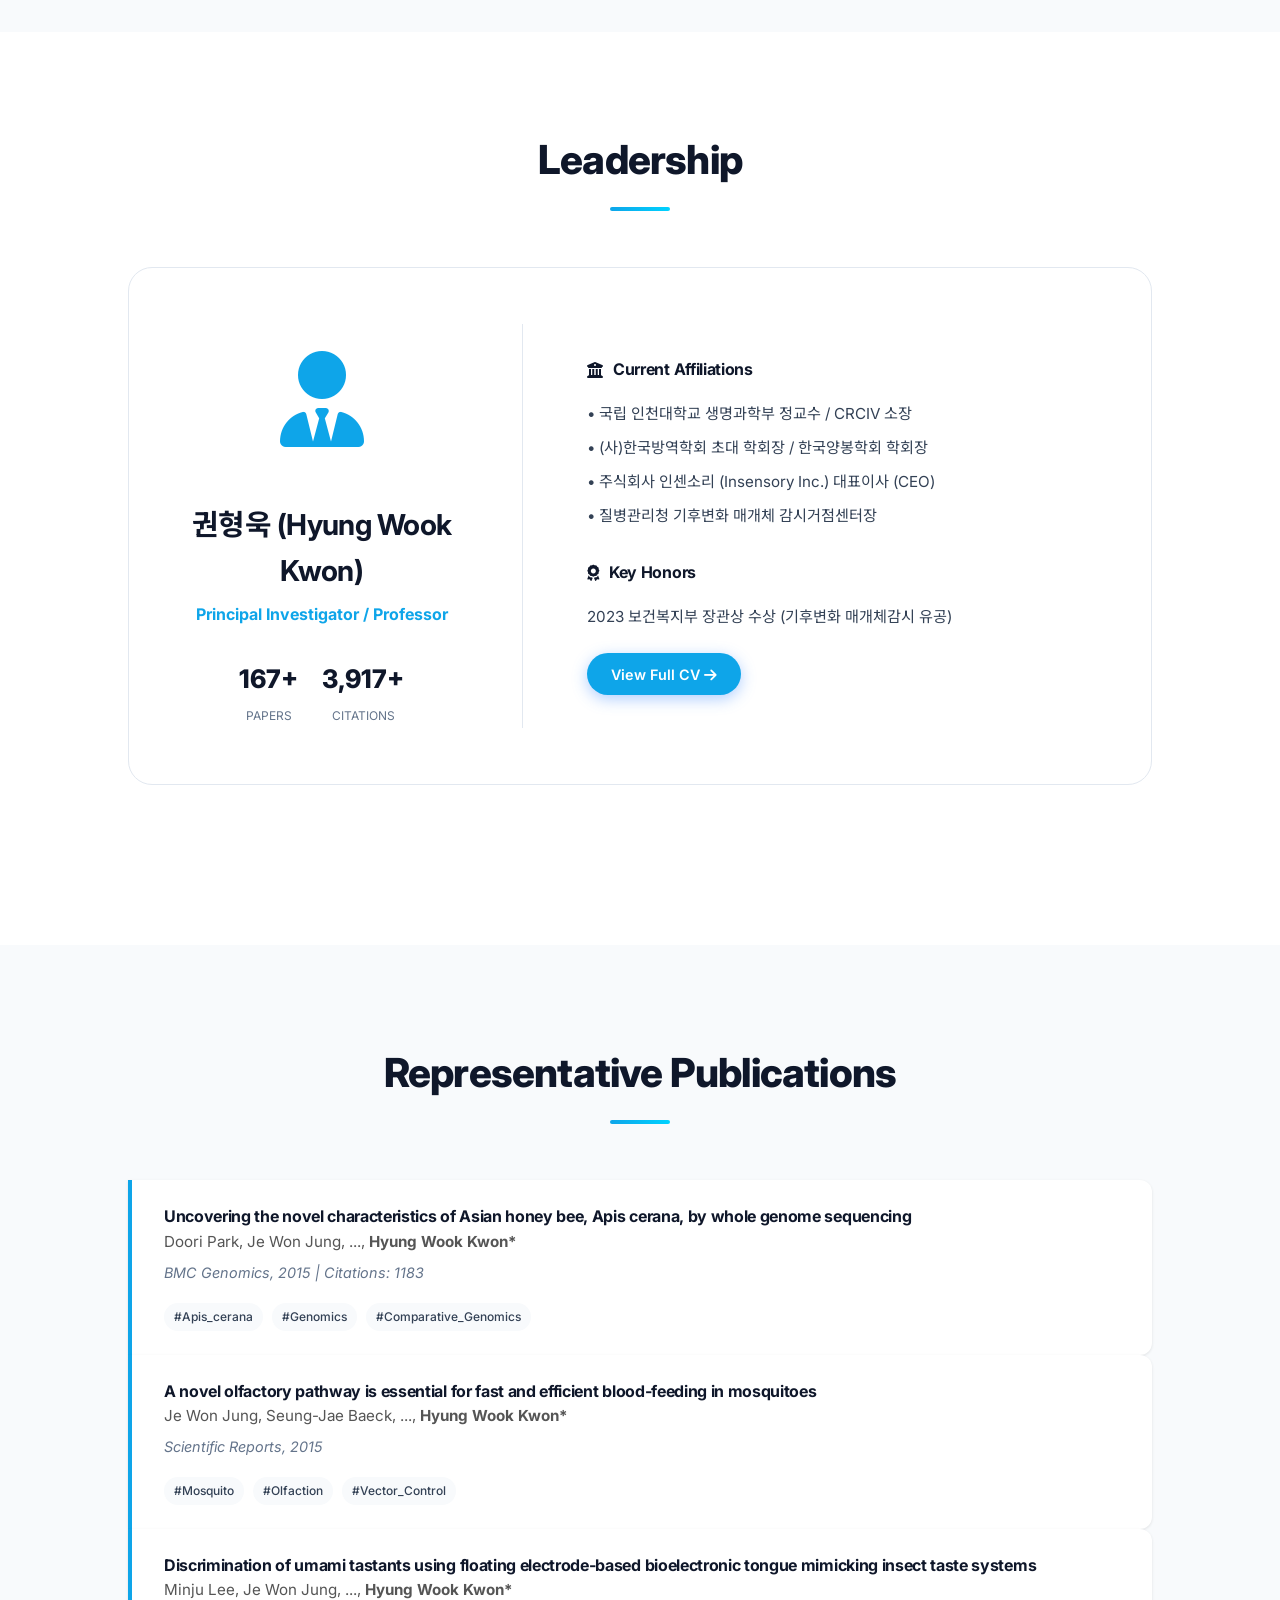
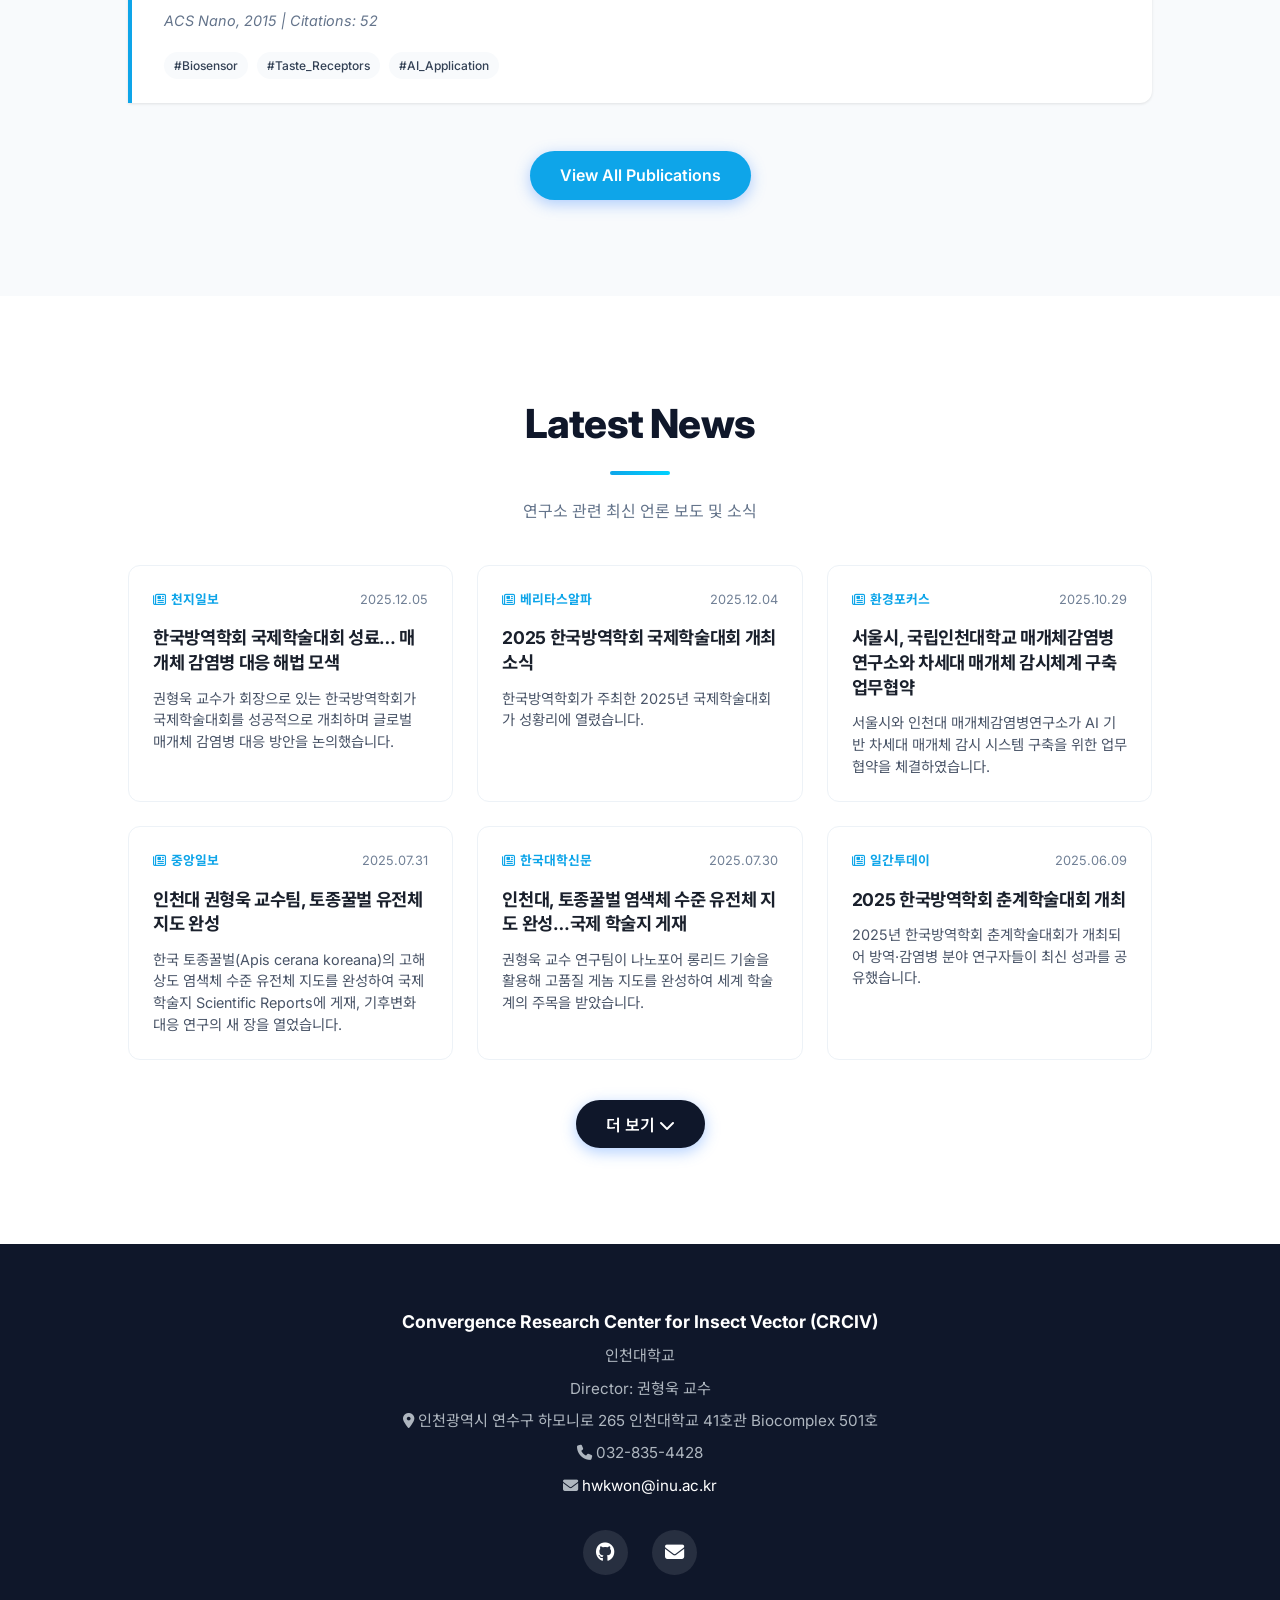
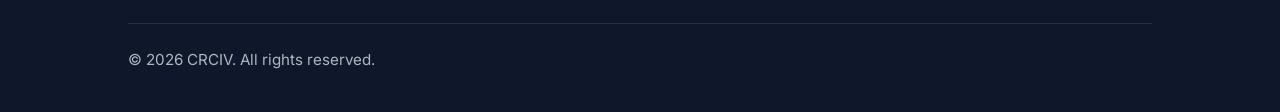
==== commit 61df5901: "Modernize UI and update publications database with 140+ entries" ====
--- a/index.html
+++ b/index.html
@@ -18,71 +18,90 @@
 <body>
 
     <!-- Header / Nav -->
-    <header>
-        <div class="logo">CRC<span>IV</span></div>
-        <nav>
-            <ul>
-                <li><a href="#home">Home</a></li>
-                <li><a href="research.html">Research</a></li>
-                <li><a href="projects.html">Projects</a></li>
-                <li><a href="publications.html">Publications</a></li>
-                <li><a href="blog.html">Blog</a></li>
-                <li><a href="team.html">Team</a></li>
-                <li><a href="contact.html">Contact</a></li>
-            </ul>
-        </nav>
-    </header>
+    <header></header>
 
     <!-- Hero Section -->
     <section id="home" class="hero">
-        <h1>Convergence Research Center<br>for Insect Vector</h1>
-        <p>곤충 매개 감염병의 근원적 해결을 위해 곤충 감각생리, 벡터 제어, 비교 게노믹스를<br>융합하는 차세대 연구 기관입니다.</p>
-        <a href="#research" class="btn btn-primary">Explore Our Research</a>
+        <video autoplay muted loop playsinline class="hero-video">
+            <source src="assets/video/hero_bg.mp4" type="video/mp4">
+        </video>
+        <div class="hero-overlay"></div>
+        <div class="hero-content container">
+            <h1>Convergence Research Center<br>for Insect Vector</h1>
+            <p>곤충 매개 감염병의 근원적 해결을 위해 곤충 감각생리, 벡터 제어, 비교 게노믹스를<br>융합하는 차세대 연구 기관입니다.</p>
+            <a href="#research" class="btn btn-primary">Explore Our Research</a>
+        </div>
     </section>
 
     <!-- Research Section -->
     <section id="research" class="bg-gray">
         <h2 class="section-title">Research Areas</h2>
-        <div class="grid-4" style="grid-template-columns: repeat(auto-fit, minmax(250px, 1fr));">
-            <a href="research.html#sensory" class="card-link">
-                <div class="card">
-                    <i class="fas fa-bug"></i>
-                    <h3>Insect Sensory</h3>
-                    <p>곤충의 미각 및 후각 수용체의 분자 메커니즘을 규명하고, 다양한 환경 신호에 대한 감각 신경의 반응 원리를 연구합니다.</p>
-                </div>
-            </a>
-            <a href="research.html#vector" class="card-link">
-                <div class="card">
-                    <i class="fas fa-virus"></i>
-                    <h3>Disease Vector Control</h3>
-                    <p>모기와 매개곤충의 혈액 섭식 행동, 숙주 탐색 메커니즘을 규명하여 효과적인 벡터 제어 전략을 개발합니다.</p>
-                </div>
-            </a>
-            <a href="research.html#genomics" class="card-link">
-                <div class="card">
-                    <i class="fas fa-dna"></i>
-                    <h3>Genomics</h3>
-                    <p>꿀벌, 모기, 바퀴벌레 등 다양한 곤충 종의 게놈 서열 비교를 통해 종 특이적 진화 특성 및 적응 메커니즘을 분석합니다.</p>
-                </div>
-            </a>
-            <a href="research.html#biosensors" class="card-link">
-                <div class="card">
-                    <i class="fas fa-microchip"></i>
-                    <h3>Biosensors & AI</h3>
-                    <p>곤충 감각 수용체를 활용한 바이오센서 개발 및 AI 기술을 통한 식품 품질 검사 시스템을 연구합니다.</p>
-                </div>
-            </a>
-        </div>
-    </section>
-
-    <!-- Members Section -->
-    <section id="members">
+        <div class="grid-4" id="research-grid">
+            <!-- Dynamic Content -->
+        </div>
+    </section>
+
+    <style>
+        .pi-brief-card {
+            background: var(--bg-light);
+            border-radius: 24px;
+            padding: 3.5rem;
+            border: 1px solid var(--border-color);
+            display: grid;
+            grid-template-columns: 1fr 1.5fr;
+            gap: 4rem;
+            align-items: center;
+            margin-bottom: 4rem;
+        }
+        .pi-brief-sidebar {
+            text-align: center;
+            border-right: 1px solid var(--border-color);
+            padding-right: 4rem;
+        }
+        @media (max-width: 992px) {
+            .pi-brief-card {
+                grid-template-columns: 1fr;
+                padding: 2rem;
+                gap: 2rem;
+            }
+            .pi-brief-sidebar {
+                border-right: none;
+                border-bottom: 1px solid var(--border-color);
+                padding-right: 0;
+                padding-bottom: 2rem;
+            }
+        }
+    </style>
+
+    <section id="members" class="container" style="padding-top: 6rem; padding-bottom: 6rem;">
         <h2 class="section-title">Leadership</h2>
-        <div class="member-grid">
-            <div class="member">
-                <img src="https://via.placeholder.com/150/1a2a3a/ffffff?text=Prof.+Kwon" alt="Prof. Hyung Wook Kwon">
-                <h4>권형욱 (Hyung Wook Kwon)</h4>
-                <p>Director & Professor<br>곤충 감각생리 전문가</p>
+        <div class="pi-brief-card">
+            <div class="pi-brief-sidebar">
+                <div style="font-size: 6rem; color: var(--accent-color); margin-bottom: 1.5rem;"><i class="fas fa-user-tie"></i></div>
+                <h3 style="font-size: 1.8rem; margin-bottom: 0.5rem;">권형욱 (Hyung Wook Kwon)</h3>
+                <p style="color: var(--accent-color); font-weight: 700; margin-bottom: 2rem;">Principal Investigator / Professor</p>
+                <div style="display: flex; justify-content: center; gap: 1.5rem; font-size: 1.1rem;">
+                    <div style="text-align: center;">
+                        <span style="display: block; font-size: 1.6rem; font-weight: 800; color: var(--primary-color);">167+</span>
+                        <span style="font-size: 0.75rem; color: var(--text-muted); text-transform: uppercase;">Papers</span>
+                    </div>
+                    <div style="text-align: center;">
+                        <span style="display: block; font-size: 1.6rem; font-weight: 800; color: var(--primary-color);">3,917+</span>
+                        <span style="font-size: 0.75rem; color: var(--text-muted); text-transform: uppercase;">Citations</span>
+                    </div>
+                </div>
+            </div>
+            <div class="pi-brief-content">
+                <h4 style="margin-bottom: 1.2rem; color: var(--primary-color); display: flex; align-items: center; gap: 10px;"><i class="fas fa-university"></i> Current Affiliations</h4>
+                <ul style="list-style: none; padding: 0; margin-bottom: 2rem;">
+                    <li style="margin-bottom: 0.6rem; font-size: 0.95rem;">• 국립 인천대학교 생명과학부 정교수 / CRCIV 소장</li>
+                    <li style="margin-bottom: 0.6rem; font-size: 0.95rem;">• (사)한국방역학회 초대 학회장 / 한국양봉학회 학회장</li>
+                    <li style="margin-bottom: 0.6rem; font-size: 0.95rem;">• 주식회사 인센소리 (Insensory Inc.) 대표이사 (CEO)</li>
+                    <li style="margin-bottom: 0.6rem; font-size: 0.95rem;">• 질병관리청 기후변화 매개체 감시거점센터장</li>
+                </ul>
+                <h4 style="margin-bottom: 1.2rem; color: var(--primary-color); display: flex; align-items: center; gap: 10px;"><i class="fas fa-award"></i> Key Honors</h4>
+                <p style="font-size: 0.95rem; color: var(--text-main); margin-bottom: 1.5rem;">2023 보건복지부 장관상 수상 (기후변화 매개체감시 유공)</p>
+                <a href="team.html" class="btn btn-primary" style="padding: 0.6rem 1.5rem; font-size: 0.9rem;">View Full CV <i class="fas fa-arrow-right"></i></a>
             </div>
         </div>
     </section>
@@ -91,95 +110,80 @@
     <section id="publications" class="bg-gray">
         <h2 class="section-title">Representative Publications</h2>
         <div class="pub-list">
-            <div class="pub-item">
+            <div class="pub-item fade-up">
                 <h4>Uncovering the novel characteristics of Asian honey bee, Apis cerana, by whole genome sequencing</h4>
                 <div class="authors">Doori Park, Je Won Jung, ..., <strong>Hyung Wook Kwon*</strong></div>
                 <div class="venue">BMC Genomics, 2015 | Citations: 1183</div>
                 <div>
-                    <span class="tag"><i class="fas fa-hashtag"></i> Apis_cerana</span>
-                    <span class="tag"><i class="fas fa-hashtag"></i> Genomics</span>
-                    <span class="tag"><i class="fas fa-hashtag"></i> Comparative_Genomics</span>
-                </div>
-            </div>
-            <div class="pub-item">
+                    <span class="tag">#Apis_cerana</span>
+                    <span class="tag">#Genomics</span>
+                    <span class="tag">#Comparative_Genomics</span>
+                </div>
+            </div>
+            <div class="pub-item fade-up">
                 <h4>A novel olfactory pathway is essential for fast and efficient blood-feeding in mosquitoes</h4>
                 <div class="authors">Je Won Jung, Seung-Jae Baeck, ..., <strong>Hyung Wook Kwon*</strong></div>
                 <div class="venue">Scientific Reports, 2015</div>
                 <div>
-                    <span class="tag"><i class="fas fa-hashtag"></i> Mosquito</span>
-                    <span class="tag"><i class="fas fa-hashtag"></i> Olfaction</span>
-                    <span class="tag"><i class="fas fa-hashtag"></i> Vector_Control</span>
-                </div>
-            </div>
-            <div class="pub-item">
+                    <span class="tag">#Mosquito</span>
+                    <span class="tag">#Olfaction</span>
+                    <span class="tag">#Vector_Control</span>
+                </div>
+            </div>
+            <div class="pub-item fade-up">
                 <h4>Discrimination of umami tastants using floating electrode-based bioelectronic tongue mimicking insect taste systems</h4>
                 <div class="authors">Minju Lee, Je Won Jung, ..., <strong>Hyung Wook Kwon*</strong></div>
                 <div class="venue">ACS Nano, 2015 | Citations: 52</div>
                 <div>
-                    <span class="tag"><i class="fas fa-hashtag"></i> Biosensor</span>
-                    <span class="tag"><i class="fas fa-hashtag"></i> Taste_Receptors</span>
-                    <span class="tag"><i class="fas fa-hashtag"></i> AI_Application</span>
-                </div>
-            </div>
-            <div class="pub-item">
-                <h4>Olfactory responses in a gustatory organ of the malaria vector mosquito Anopheles gambiae</h4>
-                <div class="authors"><strong>Hyung Wook Kwon</strong>, Tan Lu, ..., Laurence J. Zwiebel</div>
-                <div class="venue">Proceedings of the National Academy of Sciences, 2006 | Citations: 194</div>
-                <div>
-                    <span class="tag"><i class="fas fa-hashtag"></i> Anopheles</span>
-                    <span class="tag"><i class="fas fa-hashtag"></i> Taste_Receptors</span>
-                    <span class="tag"><i class="fas fa-hashtag"></i> Malaria_Vector</span>
-                </div>
-            </div>
-        </div>
-        <div style="text-align: center; margin-top: 2rem;">
-            <a href="publications.html" class="btn btn-primary" style="display: inline-block;">View All Publications</a>
-        </div>
-    </section>
-
-    <!-- Media Corridor Section -->
-    <section id="media" class="bg-white">
-        <h2 class="section-title">Media Corridor</h2>
-        <p style="text-align:center; color: #64748b; margin-bottom: 2.5rem; margin-top: -2rem;">연구소 관련 최신 언론 보도 및 소식</p>
-        <div class="projects-container">
+                    <span class="tag">#Biosensor</span>
+                    <span class="tag">#Taste_Receptors</span>
+                    <span class="tag">#AI_Application</span>
+                </div>
+            </div>
+        </div>
+        <div style="text-align: center; margin-top: 3rem;">
+            <a href="publications.html" class="btn btn-primary">View All Publications</a>
+        </div>
+    </section>
+
+    <!-- News Section -->
+    <section id="news" class="bg-white">
+        <h2 class="section-title">Latest News</h2>
+        <p style="text-align:center; color: var(--text-muted); margin-bottom: 2.5rem; margin-top: -2rem;">연구소 관련 최신 언론 보도 및 소식</p>
+        <div class="news-container">
             <div class="news-grid" id="news-container">
                 <!-- News cards will be injected here -->
             </div>
             <div style="text-align: center; margin-top: 2.5rem;">
-                <button id="news-more-btn" class="btn" style="background: var(--accent-color); color: white;">더 보기 <i class="fas fa-chevron-down"></i></button>
+                <button id="news-more-btn" class="btn btn-primary" style="background: var(--primary-color);">더 보기 <i class="fas fa-chevron-down"></i></button>
             </div>
         </div>
     </section>
 
     <!-- Footer / Contact -->
-    <footer>
-        <p><strong>Convergence Research Center for Insect Vector (CRCIV)</strong></p>
-        <p>매개체감염병연구소</p>
-        <p>Incheon National University (인천대학교)</p>
-        <p>Director: Prof. Hyung Wook Kwon (권형욱)</p>
-        <p style="margin-top: 1rem; font-size: 0.95rem;">Incheon National University, Academy-ro 119, Yeonsu-gu, Incheon 22012, Republic of Korea</p>
-        <p style="font-size: 0.95rem;">Phone: +82-32-835-XXXX | Email: <a href="mailto:kwon@inu.ac.kr" style="color: white;">kwon@inu.ac.kr</a></p>
-        <div class="social-links">
-            <a href="#" title="GitHub"><i class="fab fa-github"></i></a>
-            <a href="mailto:kwon@inu.ac.kr" title="Email"><i class="fas fa-envelope"></i></a>
-        </div>
-        <p style="margin-top: 2rem; font-size: 0.8rem;">&copy; 2026 CRCIV. All rights reserved. | <a href="#" style="color: #bbb;">Privacy Policy</a></p>
-    </footer>
-
+    <footer></footer>
+
+    <!-- Scripts -->
+    <script src="assets/js/lab_info.js"></script>
+    <script src="assets/js/research_data.js"></script>
     <script src="news_data.js"></script>
+    <script src="assets/js/layout.js"></script>
     <script src="assets/js/main.js"></script>
+    
     <script>
         document.addEventListener('DOMContentLoaded', () => {
             const newsContainer = document.getElementById('news-container');
             const moreBtn = document.getElementById('news-more-btn');
-            const PAGE_SIZE = 8;
+            const PAGE_SIZE = 6;
             let shown = 0;
 
             function renderNews() {
+                if (!newsContainer || typeof newsData === 'undefined') return;
+                
                 const batch = newsData.slice(shown, shown + PAGE_SIZE);
                 batch.forEach(item => {
                     const card = document.createElement('div');
-                    card.className = 'news-card';
+                    card.className = 'news-card fade-up';
                     card.innerHTML = `
                         <div class="news-header">
                             <span class="news-source"><i class="far fa-newspaper"></i> ${item.source}</span>
@@ -196,6 +200,11 @@
                 if (shown >= newsData.length) {
                     moreBtn.style.display = 'none';
                 }
+                
+                // Re-trigger scroll observer for new items
+                if (typeof initScrollAnimations === 'function') {
+                    initScrollAnimations();
+                }
             }
 
             if (newsContainer && typeof newsData !== 'undefined') {
--- a/assets/css/style.css
+++ b/assets/css/style.css
@@ -6,26 +6,46 @@
 @import url('https://fonts.googleapis.com/css2?family=Inter:wght@300;400;500;600;700&family=Noto+Sans+KR:wght@300;400;500;700&display=swap');
 
 :root {
-    --primary-color: #0d1b2a; /* Deeper, more premium navy */
-    --primary-light: #1b263b;
-    --accent-color: #3a86ff; /* Vibrant blue for accents */
-    --accent-hover: #2a6fdb;
-    --bg-light: #f8f9fa;
-    --bg-gray: #e9ecef;
-    --text-main: #2b2d42;
-    --text-muted: #6c757d;
+    --primary-color: #0f172a; 
+    --primary-light: #1e293b; 
+    --accent-color: #0ea5e9; 
+    --accent-hover: #0284c7; 
+    --bg-light: #ffffff;
+    --bg-gray: #f8fafc; 
+    --text-main: #334155; 
+    --text-muted: #64748b; 
     --white: #ffffff;
+    --header-bg: rgba(255, 255, 255, 0.8);
+    --border-color: #e2e8f0;
     
     /* Animation Timing */
-    --transition-fast: 0.2s ease-in-out;
-    --transition-normal: 0.3s ease-in-out;
-    --transition-slow: 0.5s ease-in-out;
+    --transition-fast: 0.2s cubic-bezier(0.4, 0, 0.2, 1);
+    --transition-normal: 0.4s cubic-bezier(0.4, 0, 0.2, 1);
+    --transition-slow: 0.6s cubic-bezier(0.4, 0, 0.2, 1);
     
     /* Shadows */
-    --shadow-sm: 0 2px 8px rgba(0,0,0,0.05);
-    --shadow-md: 0 8px 24px rgba(0,0,0,0.08);
-    --shadow-lg: 0 15px 35px rgba(0,0,0,0.12);
-}
+    --shadow-sm: 0 1px 3px rgba(0,0,0,0.1);
+    --shadow-md: 0 10px 25px -5px rgba(0,0,0,0.05), 0 8px 10px -6px rgba(0,0,0,0.05);
+    --shadow-lg: 0 20px 25px -5px rgba(0,0,0,0.1), 0 10px 10px -6px rgba(0,0,0,0.04);
+}
+
+/* Dark Mode Variables */
+[data-theme="dark"] {
+    --primary-color: #f1f5f9;
+    --primary-light: #cbd5e1;
+    --accent-color: #38bdf8;
+    --accent-hover: #7dd3fc;
+    --bg-light: #0f172a;
+    --bg-gray: #1e293b;
+    --text-main: #e2e8f0;
+    --text-muted: #94a3b8;
+    --white: #1e293b;
+    --header-bg: rgba(15, 23, 42, 0.9);
+    --border-color: #334155;
+    --shadow-md: 0 10px 25px -5px rgba(0,0,0,0.3);
+}
+
+
 
 * { 
     margin: 0; 
@@ -67,41 +87,76 @@
     top: 0; 
     left: 0; 
     z-index: 1000;
-    background: rgba(255, 255, 255, 0.7);
+    background: var(--header-bg);
     backdrop-filter: blur(12px);
     -webkit-backdrop-filter: blur(12px);
-    border-bottom: 1px solid rgba(255, 255, 255, 0.3);
+    border-bottom: 1px solid transparent;
+    transition: all var(--transition-normal);
+    display: flex;
+    justify-content: space-between;
+    align-items: center;
+    padding: 0 4rem;
+    height: 80px;
+}
+
+header.scrolled {
+    height: 70px;
+    background: var(--header-bg);
+    border-bottom: 1px solid var(--border-color);
     box-shadow: var(--shadow-sm);
-    padding: 1.2rem 5%; 
-    display: flex; 
-    justify-content: space-between; 
-    align-items: center;
-    transition: all var(--transition-normal);
-}
-
-header.scrolled {
-    padding: 0.8rem 5%;
-    background: rgba(255, 255, 255, 0.95);
-    box-shadow: var(--shadow-md);
-}
-
-.logo { 
-    font-size: 1.5rem; 
-    font-weight: 800; 
-    color: var(--primary-color); 
-    letter-spacing: 1px; 
-    display: flex;
-    align-items: center;
-    gap: 5px;
-}
-
-.logo span { 
-    color: var(--accent-color); 
-}
-
-nav ul { 
-    display: flex; 
-    gap: 2.5rem; 
+}
+
+.logo {
+    flex: 1;
+    font-size: 1.8rem;
+    font-weight: 800;
+    display: flex;
+    align-items: center;
+}
+
+.logo a {
+    text-decoration: none;
+    color: var(--primary-color);
+}
+
+.logo span {
+    color: var(--accent-color);
+}
+
+#main-nav {
+    flex: 2;
+    display: flex;
+    justify-content: center;
+}
+
+#main-nav ul {
+    display: flex;
+    gap: 2rem;
+    list-style: none;
+}
+
+.header-tools {
+    flex: 1;
+    display: flex;
+    justify-content: flex-end;
+    align-items: center;
+    gap: 1rem;
+}
+
+.tool-btn {
+    background: none;
+    border: none;
+    color: var(--text-main);
+    font-size: 1.1rem;
+    cursor: pointer;
+    padding: 0.5rem;
+    border-radius: 50%;
+    transition: all var(--transition-fast);
+}
+
+.tool-btn:hover {
+    background: var(--bg-gray);
+    color: var(--accent-color);
 }
 
 nav a { 
@@ -129,6 +184,35 @@
 nav a:hover::after, nav a.active::after {
     width: 100%;
 }
+
+/* Mobile Toggle */
+.mobile-toggle {
+    display: none;
+    flex-direction: column;
+    gap: 6px;
+    cursor: pointer;
+    z-index: 1001;
+}
+
+.mobile-toggle span {
+    display: block;
+    width: 28px;
+    height: 3px;
+    background: var(--primary-color);
+    border-radius: 3px;
+    transition: all 0.3s ease;
+}
+
+.mobile-toggle.active span:nth-child(1) {
+    transform: translateY(9px) rotate(45deg);
+}
+.mobile-toggle.active span:nth-child(2) {
+    opacity: 0;
+}
+.mobile-toggle.active span:nth-child(3) {
+    transform: translateY(-9px) rotate(-45deg);
+}
+
 
 /* ----------------------------------
    Common Section Styles
@@ -210,26 +294,23 @@
 ---------------------------------- */
 .card {
     background: var(--white); 
-    padding: 2.5rem 2rem; 
-    border-radius: 16px;
-    box-shadow: var(--shadow-sm); 
+    padding: 3rem 2rem; 
+    border-radius: 24px;
+    box-shadow: var(--shadow-md); 
     transition: all var(--transition-normal);
     position: relative;
     overflow: hidden;
     z-index: 1;
     height: 100%;
-}
-
-.card-link {
-    text-decoration: none;
-    color: inherit;
-    display: block;
-}
-
-.card-link:hover .card { 
-    transform: translateY(-10px); 
-    box-shadow: var(--shadow-lg); 
-}
+    border: 1px solid rgba(0,0,0,0.03);
+}
+
+.card:hover {
+    transform: translateY(-12px) scale(1.02);
+    box-shadow: var(--shadow-lg);
+    border-color: var(--accent-color);
+}
+
 
 .card::before {
     content: '';
@@ -309,10 +390,53 @@
     border-top: 1px solid rgba(255,255,255,0.1);
     font-size: 0.85rem;
     display: flex;
-    flex-direction: column;
-    gap: 10px;
-    align-items: center;
-}
+    justify-content: space-between;
+    align-items: center;
+    width: 100%;
+}
+
+.footer-links {
+    display: flex;
+    gap: 1.5rem;
+}
+
+@media (max-width: 768px) {
+    .mobile-toggle {
+        display: flex;
+    }
+
+    nav {
+        position: fixed;
+        top: 0;
+        right: -100%;
+        width: 80%;
+        height: 100vh;
+        background: var(--white);
+        padding: 6rem 2rem;
+        transition: 0.4s ease;
+        box-shadow: -10px 0 30px rgba(0,0,0,0.1);
+        z-index: 1000;
+    }
+
+    nav.active {
+        right: 0;
+    }
+
+    nav ul {
+        flex-direction: column;
+        gap: 2rem;
+    }
+
+    nav a {
+        font-size: 1.2rem;
+    }
+
+    .footer-bottom {
+        flex-direction: column;
+        gap: 15px;
+    }
+}
+
 
 /* ----------------------------------
    Animations (AOS alternative via CSS)
@@ -365,16 +489,41 @@
 ---------------------------------- */
 .hero {
     height: 100vh;
-    background: linear-gradient(rgba(13, 27, 42, 0.6), rgba(13, 27, 42, 0.8)), url('../img/hero_honeybee.png') no-repeat center center/cover;
+    position: relative;
+    overflow: hidden;
     color: white; 
     display: flex; 
-    flex-direction: column; 
-    justify-content: center; 
-    align-items: center; 
-    text-align: center; 
-    padding: 0 20px;
+    align-items: center;
+    justify-content: center;
+    text-align: center;
+}
+
+.hero-video {
+    position: absolute;
+    top: 0;
+    left: 0;
+    width: 100%;
+    height: 100%;
+    object-fit: cover;
+    z-index: -1;
+}
+
+.hero-overlay {
+    position: absolute;
+    top: 0;
+    left: 0;
+    width: 100%;
+    height: 100%;
+    background: linear-gradient(rgba(15, 23, 42, 0.4), rgba(15, 23, 42, 0.8));
+    z-index: 0;
+}
+
+.hero-content {
     position: relative;
-}
+    z-index: 10;
+    padding: 0 2rem;
+}
+
 
 .hero h1 { 
     font-size: 4rem; 
@@ -463,9 +612,9 @@
 
 /* Projects Page - SuanLab Style */
 .projects-hero {
-    background: linear-gradient(135deg, #0f172a 0%, #1e293b 100%);
+    background: linear-gradient(rgba(0, 0, 0, 0.4), rgba(0, 0, 0, 0.4)), linear-gradient(135deg, #0f172a 0%, #1e293b 100%);
     color: white;
-    padding: 6rem 2rem 8rem;
+    padding: 10rem 2rem 12rem;
     text-align: center;
     position: relative;
     overflow: hidden;
@@ -478,29 +627,33 @@
     left: 0;
     right: 0;
     bottom: 0;
-    background: radial-gradient(circle at 50% 50%, rgba(34, 211, 238, 0.1) 0%, transparent 70%);
+    background: radial-gradient(circle at 50% 50%, rgba(34, 211, 238, 0.15) 0%, transparent 70%);
     pointer-events: none;
 }
 
 .projects-hero h1 {
-    font-size: 3.5rem;
+    font-size: 4rem;
     font-weight: 800;
-    margin-bottom: 1rem;
-    letter-spacing: -0.02em;
+    margin-bottom: 1.5rem;
+    letter-spacing: -0.03em;
+    text-shadow: 0 4px 20px rgba(0, 0, 0, 0.5);
 }
 
 .projects-hero .subtitle {
-    font-size: 1.25rem;
-    opacity: 0.8;
-    max-width: 600px;
+    font-size: 1.4rem;
+    opacity: 1;
+    max-width: 900px;
     margin: 0 auto;
+    font-weight: 600;
+    line-height: 1.6;
+    text-shadow: 0 2px 10px rgba(0, 0, 0, 0.5);
 }
 
 .projects-stats-grid {
     display: grid;
-    grid-template-columns: repeat(auto-fit, minmax(200px, 1fr));
-    gap: 2rem;
-    max-width: 1000px;
+    grid-template-columns: repeat(4, 1fr);
+    gap: 1.5rem;
+    max-width: 1200px;
     margin: -4rem auto 4rem;
     padding: 0 2rem;
     position: relative;
@@ -508,25 +661,30 @@
 }
 
 .stat-card {
-    background: white;
-    padding: 2rem;
-    border-radius: 16px;
-    box-shadow: 0 10px 25px -5px rgba(0, 0, 0, 0.1);
+    background: var(--white);
+    padding: 2.5rem 1.5rem;
+    border-radius: 20px;
+    box-shadow: var(--shadow-lg);
     text-align: center;
-    border: 1px solid rgba(226, 232, 240, 0.8);
+    border: 1px solid var(--border-color);
+    transition: transform 0.3s ease;
+}
+
+.stat-card:hover {
+    transform: translateY(-5px);
 }
 
 .stat-card h3 {
-    font-size: 2.5rem;
-    color: #0ea5e9;
+    font-size: 2.2rem;
+    color: var(--accent-color);
     font-weight: 800;
     margin-bottom: 0.5rem;
 }
 
 .stat-card p {
-    color: #64748b;
-    font-weight: 600;
-    font-size: 0.9rem;
+    color: var(--text-main);
+    font-weight: 800;
+    font-size: 0.85rem;
     text-transform: uppercase;
     letter-spacing: 0.05em;
 }
@@ -582,10 +740,10 @@
 }
 
 .project-card {
-    background: white;
+    background: var(--white);
     border-radius: 16px;
     padding: 2rem;
-    border: 1px solid #e2e8f0;
+    border: 1px solid var(--border-color);
     transition: all 0.3s;
     position: relative;
     display: flex;
@@ -594,8 +752,8 @@
 
 .project-card:hover {
     transform: translateY(-5px);
-    box-shadow: 0 20px 25px -5px rgba(0, 0, 0, 0.1);
-    border-color: #0ea5e9;
+    box-shadow: var(--shadow-lg);
+    border-color: var(--accent-color);
 }
 
 .status-badge {
@@ -611,13 +769,13 @@
 }
 
 .status-active { background: #dcfce7; color: #15803d; }
-.status-completed { background: #f1f5f9; color: #475569; }
+.status-completed { background: var(--bg-gray); color: var(--text-muted); }
 
 .project-card h3 {
     font-size: 1.25rem;
     line-height: 1.4;
     font-weight: 700;
-    color: #0f172a;
+    color: var(--primary-color);
     margin-bottom: 1.5rem;
     flex-grow: 1;
 }
@@ -888,7 +1046,7 @@
 }
 
 /* ----------------------------------
-   Media Corridor (Home Page)
+   Latest News (Home Page)
 ---------------------------------- */
 .news-grid {
     display: grid;
